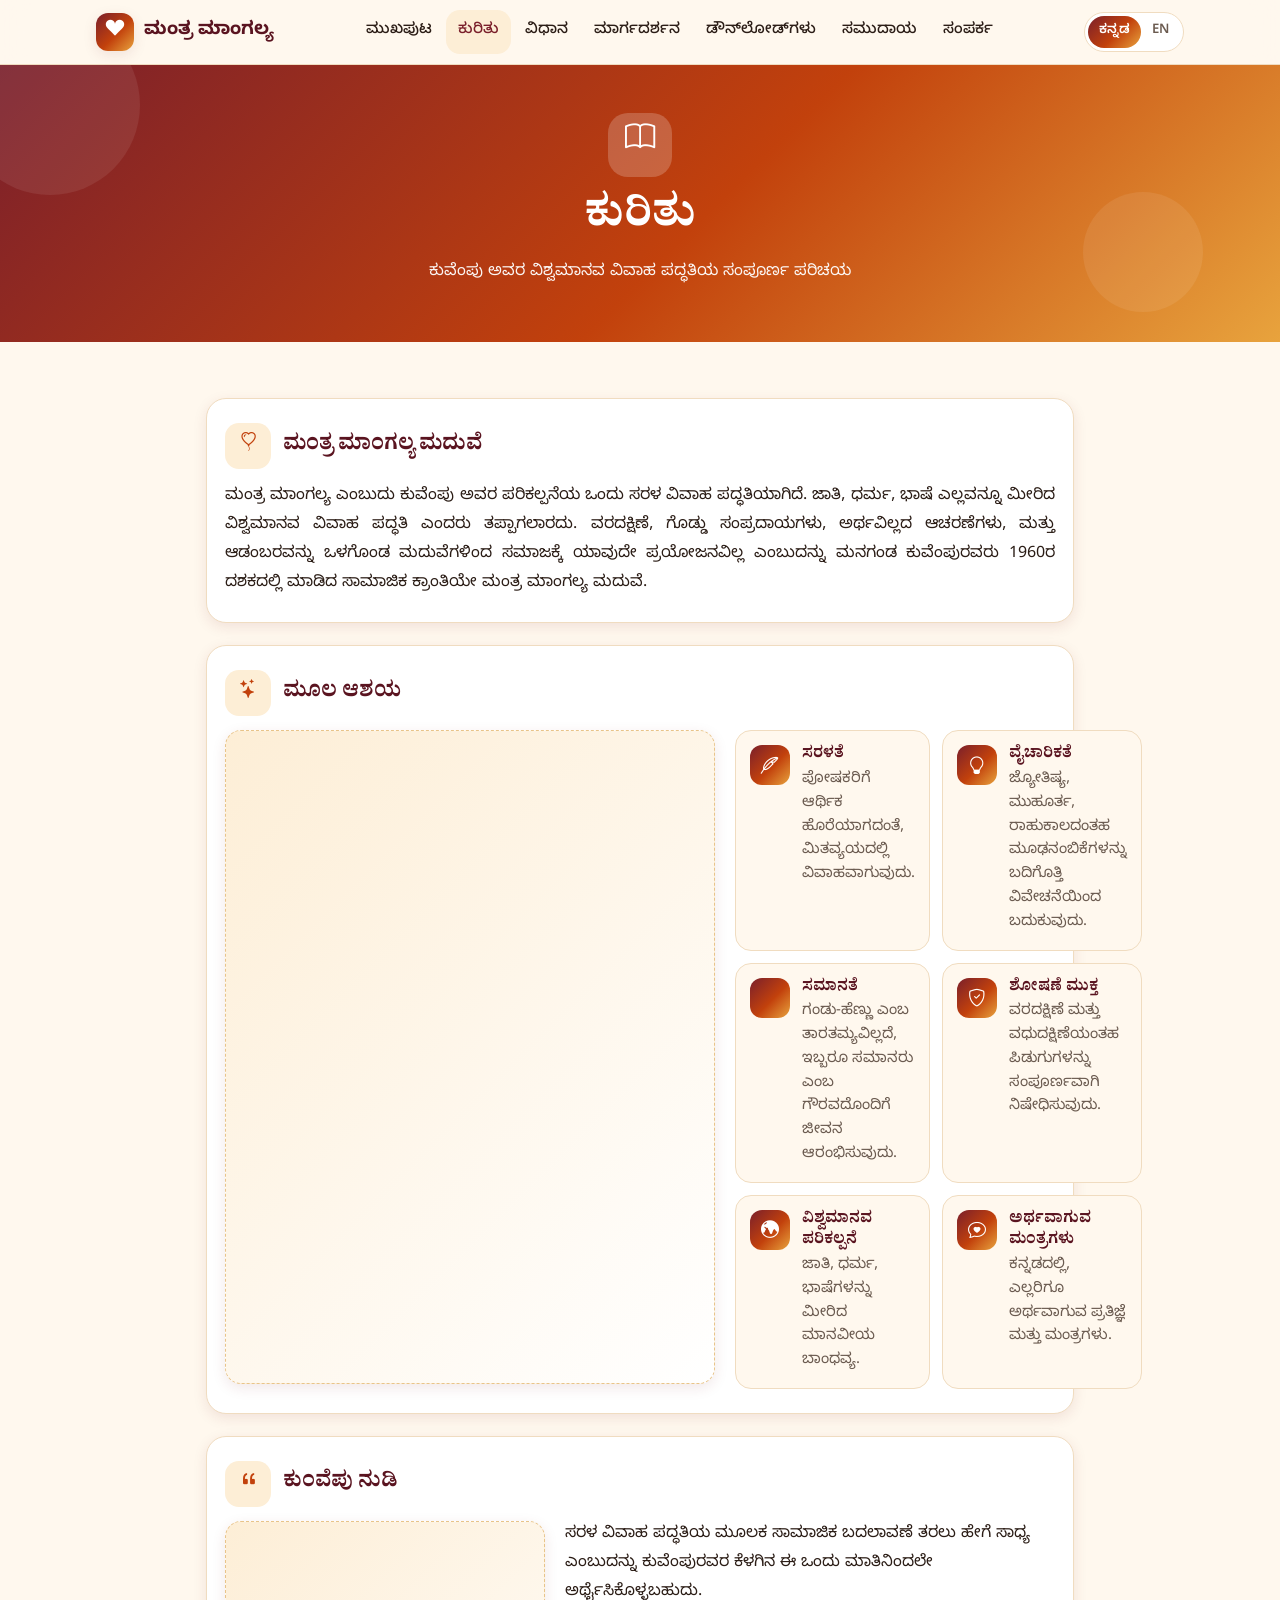
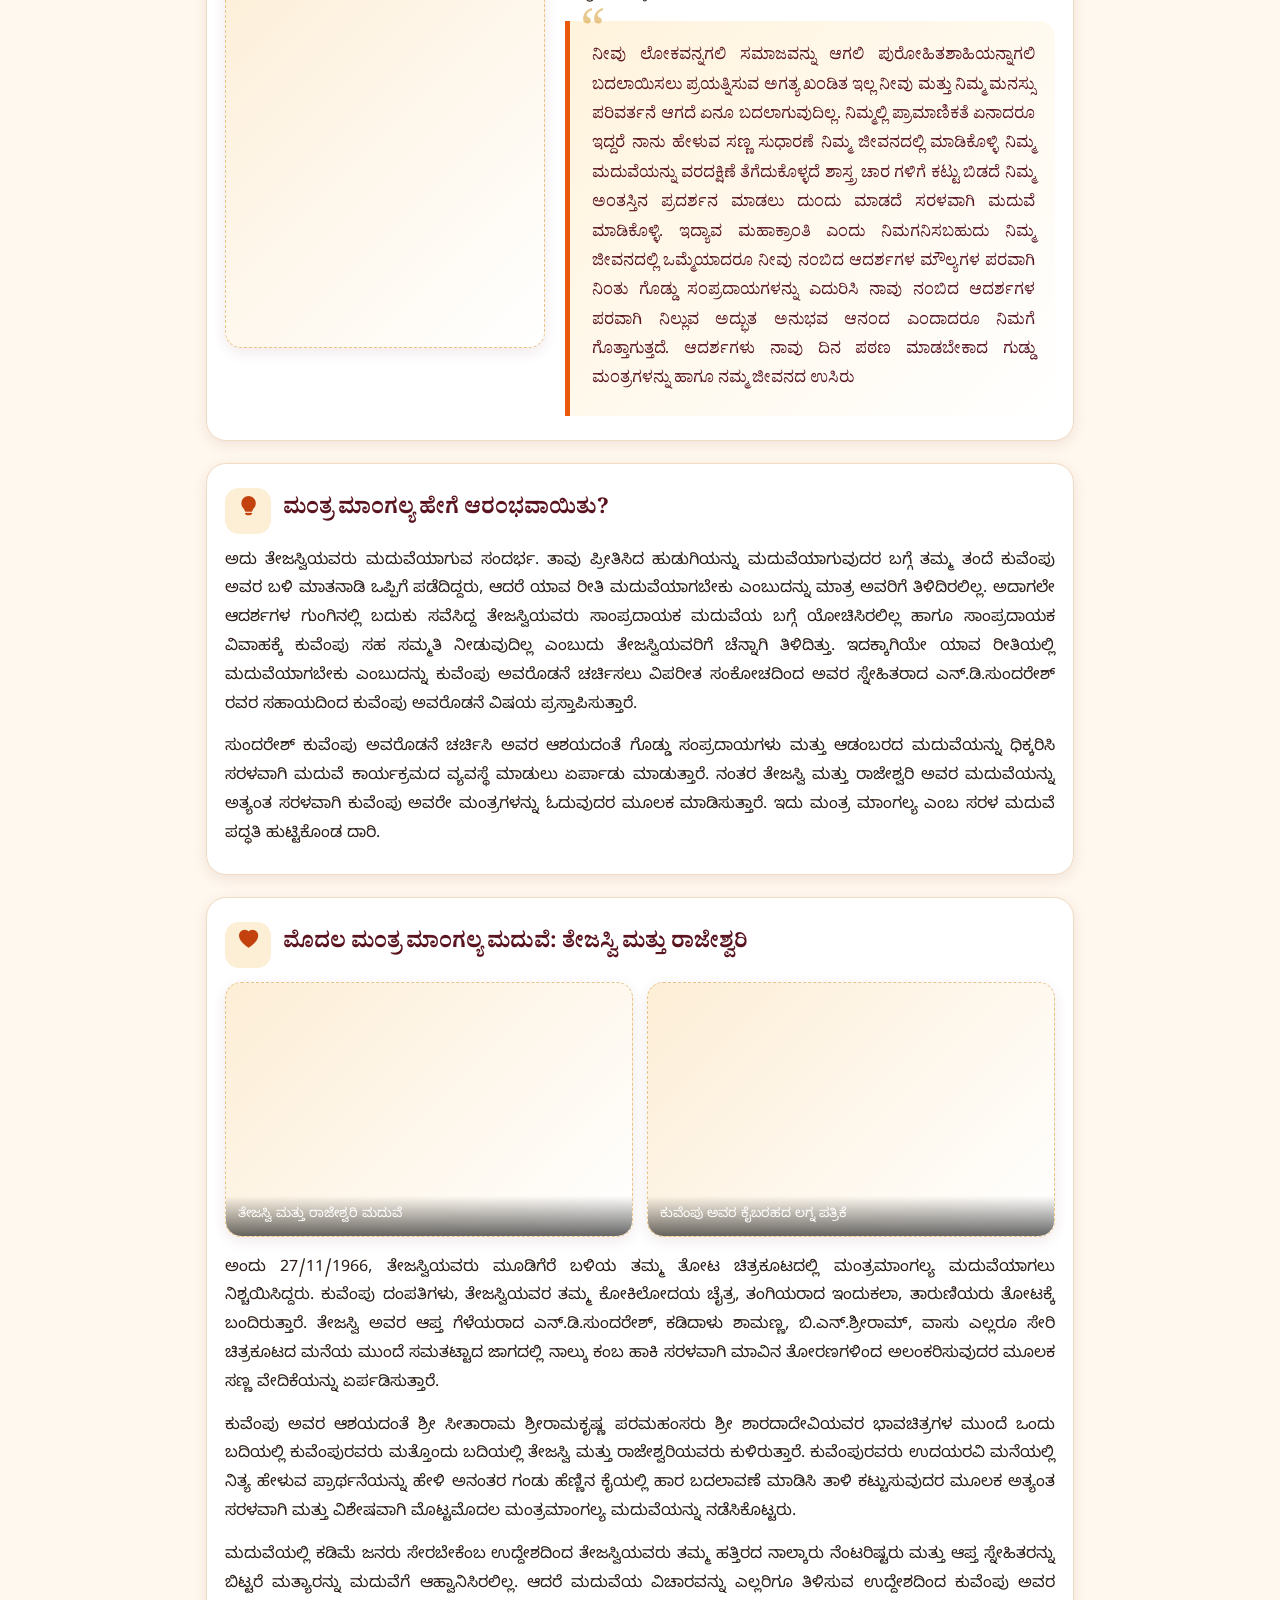
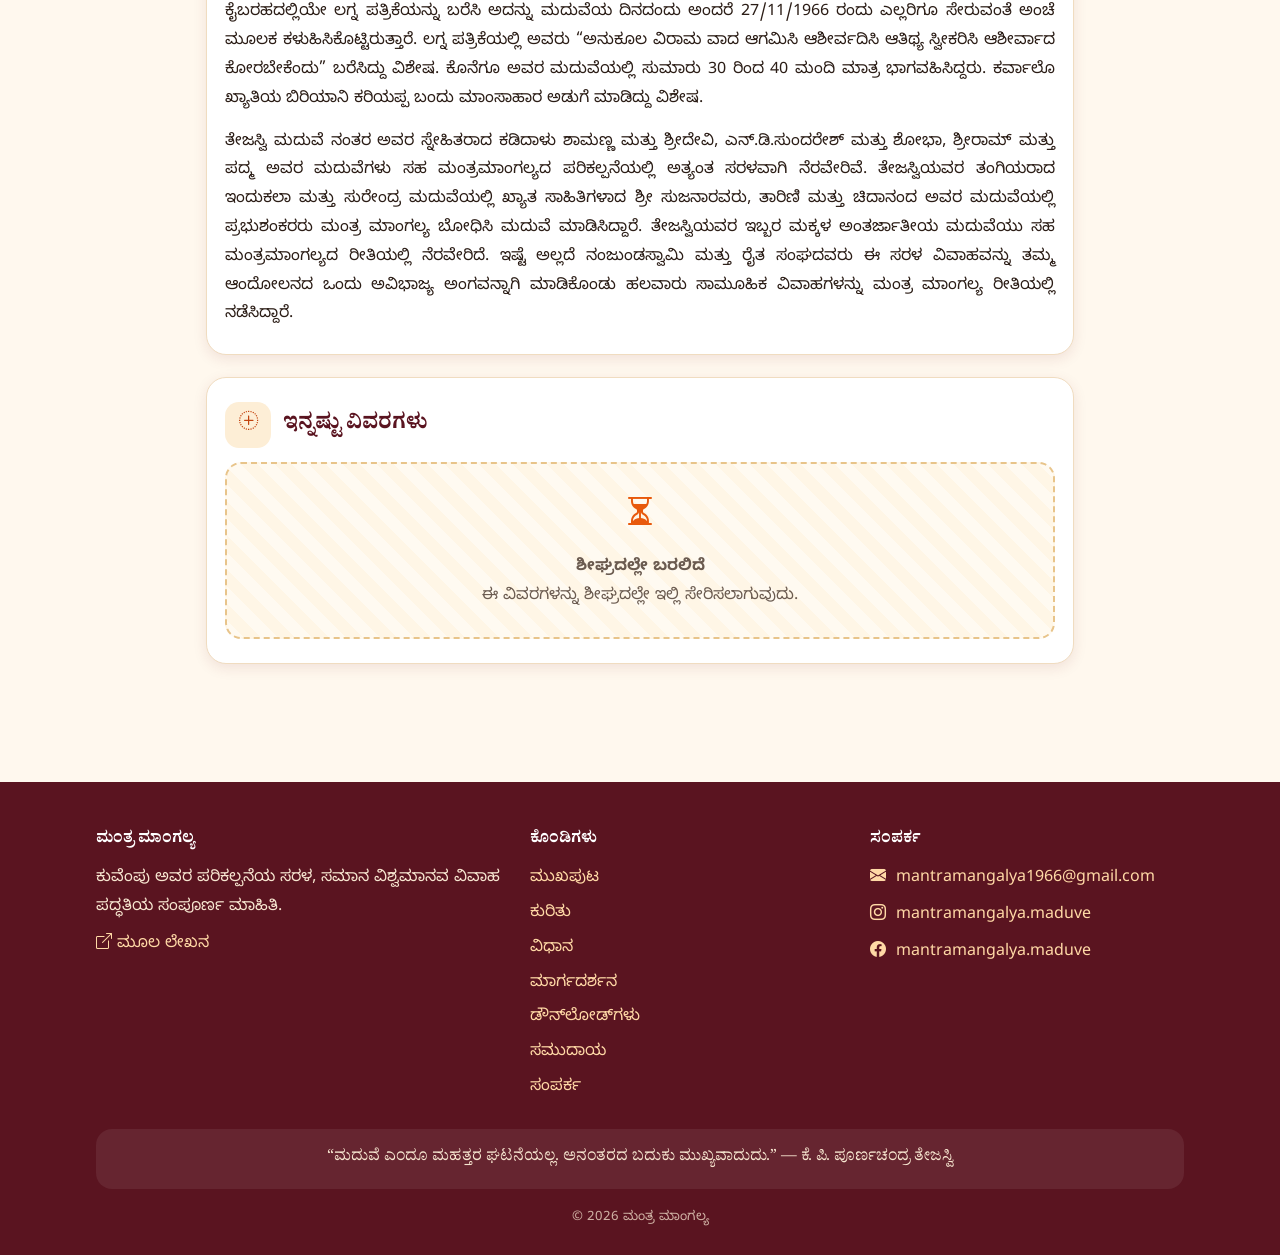
==== frontend/about/index.html @ 1d8750b8 "Add files via upload" ====
<!DOCTYPE html>
<html lang="kn">
<head>
<meta charset="utf-8">
<meta name="viewport" content="width=device-width, initial-scale=1, viewport-fit=cover">
<title>ಕುರಿತು | ಮಂತ್ರ ಮಾಂಗಲ್ಯ</title>
<meta name="theme-color" content="#7a1f2b">
<link rel="icon" href="../favicon.svg" type="image/svg+xml">
<link rel="preconnect" href="https://fonts.googleapis.com"><link rel="preconnect" href="https://fonts.gstatic.com" crossorigin>
<link href="https://fonts.googleapis.com/css2?family=Noto+Sans+Kannada:wght@400;500;700&family=Noto+Serif+Kannada:wght@600;700&family=Poppins:wght@400;600;700&display=swap" rel="stylesheet">
<link rel="stylesheet" href="https://cdn.jsdelivr.net/npm/bootstrap-icons@1.11.3/font/bootstrap-icons.min.css">
<link rel="stylesheet" href="../css/style.css">
</head>
<body data-page="about" data-root="../">
<div id="app-header"></div>
<main id="main">
  <section class="page-hero"><span class="float f1"></span><span class="float f2"></span><div class="wrap"><div class="ic"><i class="bi bi-book"></i></div><h1 data-i18n="nav.about"></h1><p data-i18n="ph.about"></p></div></section>
  <section class="block"><div class="wrap" style="max-width:900px"><div id="aboutBox" data-mode="full"></div></div></section>
</main>
<div id="app-footer"></div>
<script src="../js/config.js"></script>
<script src="../js/i18n.js"></script>
<script src="../js/about-content.js"></script>
<script src="../js/app.js"></script>
</body>
</html>
---- frontend/css/style.css ----
/* Mantra Mangalya - mobile-first styles */
:root{
  --saffron:#e8590c;--saffron-d:#c2410c;--maroon:#7a1f2b;--maroon-d:#5a1420;--gold:#d9a441;
  --cream:#fff8ee;--cream-2:#fdeed6;--ink:#2b1d16;--muted:#6b5b50;--card:#ffffff;--line:#f0dcc0;
  --radius:20px;--shadow:0 12px 34px rgba(122,31,43,.12);--shadow-s:0 4px 14px rgba(122,31,43,.10);
  --grad:linear-gradient(135deg,#7a1f2b 0%,#c2410c 55%,#e8a33d 100%);
  --wrap:1120px;
}
*,*::before,*::after{box-sizing:border-box;margin:0;padding:0}
html{scroll-behavior:smooth;-webkit-text-size-adjust:100%;scroll-padding-top:84px}
body{font-family:'Noto Sans Kannada','Poppins',system-ui,-apple-system,'Segoe UI',sans-serif;background:var(--cream);color:var(--ink);line-height:1.8;overflow-x:hidden;font-size:16px}
img{max-width:100%;display:block}
a{color:var(--maroon);text-decoration:none}
button{font:inherit;cursor:pointer;border:0;background:none;color:inherit}
h1,h2,h3{font-family:'Noto Serif Kannada','Poppins',serif;line-height:1.35;color:var(--maroon-d)}
.wrap{width:100%;max-width:var(--wrap);margin:0 auto;padding:0 16px}
.sr-only{position:absolute;width:1px;height:1px;overflow:hidden;clip:rect(0 0 0 0)}
:focus-visible{outline:3px solid var(--gold);outline-offset:2px}

/* Header */
.site-header{position:sticky;top:0;z-index:50;background:rgba(255,248,238,.88);backdrop-filter:blur(14px);-webkit-backdrop-filter:blur(14px);border-bottom:1px solid var(--line);transition:box-shadow .3s}
.site-header.scrolled{box-shadow:var(--shadow-s)}
.bar{display:flex;align-items:center;justify-content:space-between;height:64px;gap:10px}
.brand{display:flex;align-items:center;gap:10px;font-weight:700;font-size:clamp(.92rem,4.3vw,1.15rem);color:var(--maroon-d);min-width:0}
.brand [data-i18n]{white-space:nowrap;overflow:hidden;text-overflow:ellipsis}
.brand-mark{flex:none}
.brand-mark{width:38px;height:38px;border-radius:12px;background:var(--grad);display:grid;place-items:center;color:#fff;font-size:1.15rem;box-shadow:var(--shadow-s)}
.actions{display:flex;align-items:center;gap:8px}
.lang-toggle{display:flex;background:#fff;border:1px solid var(--line);border-radius:999px;padding:3px;font-size:.82rem;font-weight:600}
.lang-toggle span{padding:4px 11px;border-radius:999px;transition:.25s;color:var(--muted)}
.lang-toggle span.on{background:var(--grad);color:#fff}
.burger{width:42px;height:42px;border-radius:12px;font-size:1.6rem;display:grid;place-items:center;background:#fff;border:1px solid var(--line)}
.nav{position:fixed;inset:64px 0 auto 0;background:var(--cream);padding:10px 16px 20px;display:flex;flex-direction:column;gap:4px;transform:translateY(-12px);opacity:0;visibility:hidden;transition:.28s;border-bottom:1px solid var(--line);box-shadow:var(--shadow)}
.nav.open{transform:none;opacity:1;visibility:visible}
.nav a{display:flex;align-items:center;gap:10px;padding:12px 14px;border-radius:14px;font-weight:500;color:var(--ink)}
.nav a i{color:var(--saffron);font-size:1.1rem}
.nav a.active,.nav a:hover{background:var(--cream-2);color:var(--maroon)}
@media(min-width:900px){
  .burger{display:none}
  .nav{position:static;flex-direction:row;padding:0;opacity:1;visibility:visible;transform:none;background:none;border:0;box-shadow:none;gap:2px}
  .nav a{padding:8px 12px;font-size:.95rem}
  .nav a i{display:none}
}

/* Buttons */
.btn{display:inline-flex;align-items:center;justify-content:center;gap:8px;padding:12px 24px;border-radius:999px;font-weight:600;transition:transform .2s,box-shadow .2s,background .2s;position:relative;overflow:hidden}
.btn:active{transform:scale(.97)}
.btn-primary{background:var(--grad);color:#fff;box-shadow:0 8px 22px rgba(194,65,12,.35)}
.btn-primary:hover{transform:translateY(-2px);box-shadow:0 12px 28px rgba(194,65,12,.45)}
.btn-ghost{background:rgba(255,255,255,.15);color:#fff;border:1.5px solid rgba(255,255,255,.7)}
.btn-ghost:hover{background:rgba(255,255,255,.28)}
.btn-light{background:#fff;color:var(--maroon);border:1px solid var(--line)}
.btn-light:hover{background:var(--cream-2)}
.btn[disabled]{opacity:.7;pointer-events:none}

/* Hero slider */
.hero{position:relative;overflow:hidden;background:var(--maroon-d);color:#fff;min-height:520px}
.slides{position:relative;min-height:520px}
.slide{position:absolute;inset:0;display:flex;align-items:center;opacity:0;visibility:hidden;transition:opacity .9s,visibility .9s;background:var(--grad)}
.slide:nth-child(2){background:linear-gradient(135deg,#3b0f18,#8a2a2f 50%,#d9a441)}
.slide:nth-child(3){background:linear-gradient(135deg,#7c2d12,#e8590c 60%,#fbbf24)}
.slide.on{opacity:1;visibility:visible}
.slide::before{content:"";position:absolute;inset:0;background:radial-gradient(circle at 80% 20%,rgba(255,255,255,.22),transparent 45%),radial-gradient(circle at 10% 90%,rgba(255,255,255,.12),transparent 40%)}
.slide .wrap{position:relative;padding-top:40px;padding-bottom:70px;max-width:860px;text-align:center}
.slide h1,.slide h2{color:#fff;font-size:clamp(1.9rem,6.5vw,3.4rem);margin-bottom:14px;text-shadow:0 3px 18px rgba(0,0,0,.25)}
.slide p{font-size:clamp(1rem,3.2vw,1.3rem);opacity:.96;max-width:680px;margin:0 auto 24px}
.slide .ctas{display:flex;gap:12px;justify-content:center;flex-wrap:wrap}
.slide .badge{display:inline-flex;gap:8px;align-items:center;background:rgba(255,255,255,.18);padding:6px 16px;border-radius:999px;margin-bottom:16px;font-size:.9rem;font-weight:500}
.slide.on .wrap>*{animation:rise .8s both}
.slide.on .wrap>*:nth-child(2){animation-delay:.12s}.slide.on .wrap>*:nth-child(3){animation-delay:.24s}.slide.on .wrap>*:nth-child(4){animation-delay:.36s}
.s-arrow{position:absolute;top:50%;transform:translateY(-50%);width:44px;height:44px;border-radius:50%;background:rgba(255,255,255,.2);color:#fff;font-size:1.3rem;display:none;place-items:center;z-index:3;backdrop-filter:blur(6px)}
.s-arrow:hover{background:rgba(255,255,255,.35)}
.s-prev{left:16px}.s-next{right:16px}
@media(min-width:700px){.s-arrow{display:grid}}
.dots{position:absolute;bottom:22px;left:0;right:0;display:flex;justify-content:center;gap:8px;z-index:3}
.dots button{width:10px;height:10px;border-radius:99px;background:rgba(255,255,255,.5);transition:.3s}
.dots button.on{width:28px;background:#fff}
.float{position:absolute;border-radius:50%;background:rgba(255,255,255,.08);animation:floaty 9s ease-in-out infinite;pointer-events:none}
.f1{width:180px;height:180px;top:-50px;left:-40px}.f2{width:120px;height:120px;bottom:30px;right:6%;animation-delay:-3s}.f3{width:70px;height:70px;top:35%;right:20%;animation-delay:-5s}
@keyframes floaty{50%{transform:translateY(-22px) scale(1.06)}}
@keyframes rise{from{opacity:0;transform:translateY(24px)}to{opacity:1;transform:none}}

/* Sections */
section.block{padding:56px 0}
.sec-head{text-align:center;margin-bottom:30px}
.sec-head h2{font-size:clamp(1.5rem,5vw,2.2rem)}
.sec-head p{color:var(--muted);max-width:620px;margin:8px auto 0}
.sec-head::after{content:"";display:block;width:70px;height:4px;border-radius:9px;background:var(--grad);margin:14px auto 0}
.page-hero{background:var(--grad);color:#fff;text-align:center;padding:48px 0 54px;position:relative;overflow:hidden}
.page-hero h1{color:#fff;font-size:clamp(1.8rem,6vw,2.8rem)}
.page-hero p{opacity:.95;max-width:640px;margin:8px auto 0}
.page-hero .ic{width:64px;height:64px;border-radius:20px;background:rgba(255,255,255,.2);display:grid;place-items:center;font-size:1.9rem;margin:0 auto 14px;animation:floaty 6s ease-in-out infinite}

/* Accordion */
.acc-tools{display:flex;justify-content:flex-end;gap:10px;margin-bottom:14px}
.acc{background:#fff;border:1px solid var(--line);border-radius:var(--radius);margin-bottom:12px;box-shadow:var(--shadow-s);overflow:hidden;transition:box-shadow .3s}
.acc.open{box-shadow:var(--shadow);border-color:#e8c48a}
.acc-head{width:100%;display:flex;align-items:center;gap:12px;padding:16px;text-align:left;font-weight:700;font-size:1.05rem;color:var(--maroon-d)}
.acc-ic{flex:none;width:42px;height:42px;border-radius:14px;background:var(--cream-2);display:grid;place-items:center;color:var(--saffron-d);font-size:1.2rem}
.acc-title{flex:1;font-family:'Noto Serif Kannada','Poppins',serif;line-height:1.4}
.chev{transition:transform .35s;color:var(--saffron-d)}
.acc.open .chev{transform:rotate(180deg)}
.acc-panel{display:grid;grid-template-rows:0fr;transition:grid-template-rows .4s ease}
.acc.open .acc-panel{grid-template-rows:1fr}
.acc-inner{overflow:hidden;min-height:0}
.acc-body{padding:4px 18px 22px}

/* About content */
.about-sec{background:#fff;border:1px solid var(--line);border-radius:var(--radius);padding:24px 18px;margin-bottom:22px;box-shadow:var(--shadow-s)}
.about-sec>h2{display:flex;align-items:center;gap:12px;font-size:1.35rem;margin-bottom:14px}
.about-sec>h2 .acc-ic{width:46px;height:46px}
.prose p{margin-bottom:14px;text-align:justify;hyphens:auto}
.prose p:last-child{margin-bottom:0}
.img-frame{position:relative;border-radius:16px;overflow:hidden;background:linear-gradient(135deg,var(--cream-2),#fff);border:1px dashed #e8c48a;box-shadow:var(--shadow-s);cursor:zoom-in;min-height:120px}
.img-frame img{display:block;width:100%;height:auto;object-fit:contain}
.img-frame figcaption{position:absolute;left:0;right:0;bottom:0;padding:8px 12px;background:linear-gradient(transparent,rgba(0,0,0,.6));color:#fff;font-size:.82rem;pointer-events:none}
.img-frame.noimg{cursor:default;aspect-ratio:4/3}
.img-frame.noimg.tall{aspect-ratio:3/4}
.img-frame.noimg.wide{aspect-ratio:16/10}
/* hover actions on images: full view + download */
.img-actions{position:absolute;top:10px;right:10px;display:flex;gap:8px;z-index:2;opacity:0;transform:translateY(-6px);transition:opacity .25s,transform .25s}
[data-full]:hover .img-actions,[data-full]:focus-within .img-actions{opacity:1;transform:none}
@media(hover:none){.img-actions{opacity:1;transform:none}}
.ia-btn{width:40px;height:40px;border-radius:50%;background:rgba(20,8,10,.68);color:#fff;display:grid;place-items:center;font-size:1.05rem;backdrop-filter:blur(6px);-webkit-backdrop-filter:blur(6px);border:1px solid rgba(255,255,255,.25);transition:background .2s,transform .2s;cursor:pointer}
.ia-btn:hover{background:var(--saffron-d);transform:scale(1.08)}
.noimg .img-actions{display:none}
.gal-item{position:relative;display:block;margin-bottom:12px;border-radius:14px;overflow:hidden;box-shadow:var(--shadow-s);break-inside:avoid;background:var(--cream-2);cursor:zoom-in}
.gal-item img{display:block;width:100%;height:auto}
/* full-view viewer */
.viewer{position:fixed;inset:0;background:rgba(20,8,10,.94);z-index:100;display:none;flex-direction:column;padding:12px 16px 16px}
.viewer.open{display:flex;animation:fade .25s}
.viewer-bar{display:flex;justify-content:flex-end;gap:10px;flex:none;padding-bottom:12px}
.viewer-bar .btn{padding:9px 18px;font-size:.92rem}
.viewer-stage{flex:1;min-height:0;display:grid;place-items:center}
.viewer-stage img{max-width:100%;max-height:100%;width:auto;height:auto;object-fit:contain;border-radius:10px}
.consent{display:flex;gap:10px;align-items:flex-start;background:var(--cream-2);border:1px solid var(--line);border-radius:14px;padding:12px 14px;margin-bottom:16px;font-size:.88rem;line-height:1.65;color:var(--muted)}
.consent i{color:var(--saffron-d);font-size:1.15rem;flex:none;margin-top:1px}
.split{display:grid;gap:20px;align-items:start}
@media(min-width:800px){.split{grid-template-columns:320px 1fr}.split.rev{grid-template-columns:1fr 320px}.split.rev>:first-child{order:2}}
.gallery2{display:grid;grid-template-columns:1fr;gap:14px;margin-bottom:18px;align-items:start}
@media(min-width:640px){.gallery2{grid-template-columns:1fr 1fr}}
.ideals{display:grid;gap:12px}
@media(min-width:640px){.ideals{grid-template-columns:1fr 1fr}}
.ideal{display:flex;gap:12px;padding:14px;border-radius:16px;background:var(--cream);border:1px solid var(--line);transition:transform .25s,box-shadow .25s}
.ideal:hover{transform:translateY(-3px);box-shadow:var(--shadow-s)}
.ideal i{flex:none;width:40px;height:40px;border-radius:12px;background:var(--grad);color:#fff;display:grid;place-items:center;font-size:1.1rem}
.ideal h3{font-size:1rem;margin-bottom:2px}
.ideal p{font-size:.93rem;color:var(--muted);line-height:1.6}
blockquote.quote{position:relative;padding:22px 20px 20px 22px;background:linear-gradient(135deg,#fff3dc,#fff);border-left:5px solid var(--saffron);border-radius:0 16px 16px 0;font-family:'Noto Serif Kannada',serif;font-size:1.02rem;color:var(--maroon-d);text-align:justify}
blockquote.quote::before{content:"\201C";position:absolute;top:-6px;left:10px;font-size:3.5rem;color:var(--gold);opacity:.6;line-height:1}
.placeholder-box{border:2px dashed #e8c48a;border-radius:16px;padding:26px 16px;text-align:center;color:var(--muted);background:repeating-linear-gradient(45deg,#fffaf1,#fffaf1 12px,#fff6e6 12px,#fff6e6 24px)}
.placeholder-box i{font-size:2rem;color:var(--saffron);display:block;margin-bottom:6px}

/* Cards */
.cards{display:grid;gap:16px;grid-template-columns:1fr}
@media(min-width:600px){.cards{grid-template-columns:repeat(2,1fr)}}
@media(min-width:960px){.cards.c3{grid-template-columns:repeat(3,1fr)}}
.card{background:#fff;border:1px solid var(--line);border-radius:var(--radius);padding:22px;box-shadow:var(--shadow-s);transition:transform .3s,box-shadow .3s;display:block;color:inherit}
a.card:hover,.card.hover:hover{transform:translateY(-6px);box-shadow:var(--shadow)}
.card .ic{width:52px;height:52px;border-radius:16px;background:var(--grad);color:#fff;display:grid;place-items:center;font-size:1.5rem;margin-bottom:12px}
.card h3{font-size:1.1rem;margin-bottom:6px}
.card p{color:var(--muted);font-size:.95rem;line-height:1.65}
.card .more{display:inline-flex;gap:6px;align-items:center;margin-top:10px;font-weight:600;color:var(--saffron-d)}

/* CTA band */
.cta-band{background:var(--grad);color:#fff;border-radius:28px;padding:34px 20px;text-align:center;position:relative;overflow:hidden}
.cta-band h2{color:#fff;font-size:1.5rem;margin-bottom:8px}
.cta-band p{opacity:.95;margin-bottom:18px}

/* Timeline (procedure) */
.timeline{position:relative;padding-left:34px}
.timeline::before{content:"";position:absolute;left:14px;top:6px;bottom:6px;width:3px;background:linear-gradient(var(--saffron),var(--gold));border-radius:9px}
.tl-item{position:relative;background:#fff;border:1px solid var(--line);border-radius:var(--radius);padding:18px;margin-bottom:16px;box-shadow:var(--shadow-s)}
.tl-item .n{position:absolute;left:-34px;top:16px;width:30px;height:30px;border-radius:50%;background:var(--grad);color:#fff;display:grid;place-items:center;font-weight:700;font-size:.85rem;font-family:'Poppins',sans-serif;box-shadow:0 0 0 5px var(--cream)}
.tl-item h3{font-size:1.05rem;display:flex;align-items:center;gap:8px;margin-bottom:4px}
.tl-item h3 i{color:var(--saffron)}
.tl-item p{color:var(--muted);font-size:.95rem}
.soon{display:inline-block;margin-top:8px;padding:2px 12px;border-radius:99px;background:var(--cream-2);color:var(--saffron-d);font-size:.78rem;font-weight:600}

/* Downloads / community */
.toolbar{display:flex;flex-wrap:wrap;gap:10px;margin-bottom:18px}
.search{flex:1 1 220px;position:relative}
.search i{position:absolute;left:14px;top:50%;transform:translateY(-50%);color:var(--muted)}
.search input{width:100%;padding:12px 14px 12px 40px;border-radius:999px;border:1.5px solid var(--line);background:#fff;font:inherit}
.chips{display:flex;gap:8px;flex-wrap:wrap}
.chip{padding:8px 16px;border-radius:999px;background:#fff;border:1.5px solid var(--line);font-size:.88rem;font-weight:500;transition:.2s}
.chip.on{background:var(--grad);color:#fff;border-color:transparent}
.file{display:flex;flex-direction:column}
.file .thumb{position:relative;aspect-ratio:16/10;border-radius:14px;background:var(--cream-2);margin-bottom:12px;overflow:hidden;display:grid;place-items:center;font-size:2.6rem;color:var(--saffron)}
.file .thumb[data-full]{cursor:zoom-in}
.file .thumb img{position:absolute;inset:0;width:100%;height:100%;object-fit:contain;background:var(--cream-2)}
.file h3{font-size:1rem;word-break:break-word;margin-bottom:2px}
.file .meta{font-size:.8rem;color:var(--muted);margin-bottom:12px}
.file .row{display:flex;gap:8px;margin-top:auto}
.file .btn{padding:8px 16px;font-size:.88rem;flex:1}
.skeleton{background:linear-gradient(90deg,#f5e7cf 25%,#fff3df 37%,#f5e7cf 63%);background-size:400% 100%;animation:shimmer 1.4s infinite;border-radius:var(--radius);min-height:210px}
@keyframes shimmer{0%{background-position:100% 50%}100%{background-position:0 50%}}
.masonry{columns:2;column-gap:12px}
@media(min-width:760px){.masonry{columns:3}}
@media(min-width:1000px){.masonry{columns:4}}
@keyframes fade{from{opacity:0}}
.empty-state{text-align:center;color:var(--muted);padding:10px}

/* FAQ placeholders reuse .acc */

/* Contact */
.social-grid{display:grid;gap:14px;grid-template-columns:1fr}
@media(min-width:700px){.social-grid{grid-template-columns:repeat(3,1fr)}}
.social{display:flex;align-items:center;gap:14px;background:#fff;border:1px solid var(--line);padding:16px;border-radius:var(--radius);box-shadow:var(--shadow-s);transition:.3s;color:var(--ink);min-width:0}
.social:hover{transform:translateY(-5px);box-shadow:var(--shadow)}
.social .ic{flex:none;width:52px;height:52px;border-radius:16px;display:grid;place-items:center;color:#fff;font-size:1.6rem}
.ic.mail{background:linear-gradient(135deg,#ea4335,#f59e0b)}
.ic.insta{background:linear-gradient(45deg,#f09433,#dc2743,#bc1888)}
.ic.fb{background:linear-gradient(135deg,#1877f2,#0b5ed7)}
.social small{display:block;color:var(--muted);line-height:1.3}
.social b{display:block;word-break:break-all;font-size:.95rem;line-height:1.35}
.form-card{background:#fff;border:1px solid var(--line);border-radius:26px;padding:22px 18px;box-shadow:var(--shadow);max-width:760px;margin:0 auto}
.field{margin-bottom:16px}
.field label{display:block;font-weight:600;margin-bottom:5px;font-size:.95rem}
.field label .req{color:#c62828}
.field input,.field select,.field textarea{width:100%;padding:12px 14px;border-radius:14px;border:1.5px solid var(--line);background:var(--cream);font:inherit;color:var(--ink);transition:border .2s,box-shadow .2s}
.field textarea{min-height:130px;resize:vertical}
.field input:focus,.field select:focus,.field textarea:focus{outline:0;border-color:var(--saffron);box-shadow:0 0 0 4px rgba(232,89,12,.15);background:#fff}
.field.invalid input,.field.invalid select,.field.invalid textarea{border-color:#c62828;background:#fff5f5}
.err{color:#c62828;font-size:.84rem;margin-top:4px;display:none}
.field.invalid .err{display:block}
.hint{font-size:.78rem;color:var(--muted);text-align:right}
.hp{position:absolute;left:-9999px;opacity:0}
.alert{border-radius:16px;padding:14px 16px;margin-bottom:16px;display:none;gap:10px;align-items:flex-start}
.alert.show{display:flex}
.alert.ok{background:#e8f6ec;color:#17613a;border:1px solid #bfe3cb}
.alert.bad{background:#fdeaea;color:#8b1c1c;border:1px solid #f3c3c3}
.spin{width:18px;height:18px;border:3px solid rgba(255,255,255,.4);border-top-color:#fff;border-radius:50%;animation:rot .7s linear infinite}
@keyframes rot{to{transform:rotate(360deg)}}

/* Footer */
.site-footer{background:var(--maroon-d);color:#f7e6d0;padding:44px 0 24px;margin-top:40px}
.site-footer a{color:#ffd9a6}
.foot-grid{display:grid;gap:26px}
@media(min-width:800px){.foot-grid{grid-template-columns:1.3fr 1fr 1fr}}
.site-footer h4{color:#fff;margin-bottom:10px;font-family:'Noto Serif Kannada',serif}
.foot-links{list-style:none;display:grid;gap:6px}
.foot-social{display:flex;flex-direction:column;gap:8px}
.foot-social a{display:flex;gap:10px;align-items:center;word-break:break-all}
.foot-quote{margin-top:26px;padding:16px;border-radius:16px;background:rgba(255,255,255,.07);text-align:center;font-family:'Noto Serif Kannada',serif;font-size:.98rem}
.copy{text-align:center;margin-top:18px;font-size:.82rem;opacity:.75}
.to-top{position:fixed;right:16px;bottom:18px;width:46px;height:46px;border-radius:50%;background:var(--grad);color:#fff;font-size:1.3rem;display:grid;place-items:center;box-shadow:var(--shadow);opacity:0;visibility:hidden;transform:translateY(12px);transition:.3s;z-index:40}
.to-top.show{opacity:1;visibility:visible;transform:none}

/* Reveal */
.reveal{opacity:0;transform:translateY(26px);transition:opacity .7s ease,transform .7s ease}
.reveal.in{opacity:1;transform:none}
@media(prefers-reduced-motion:reduce){*{animation:none!important;transition:none!important}.reveal{opacity:1;transform:none}html{scroll-behavior:auto}}
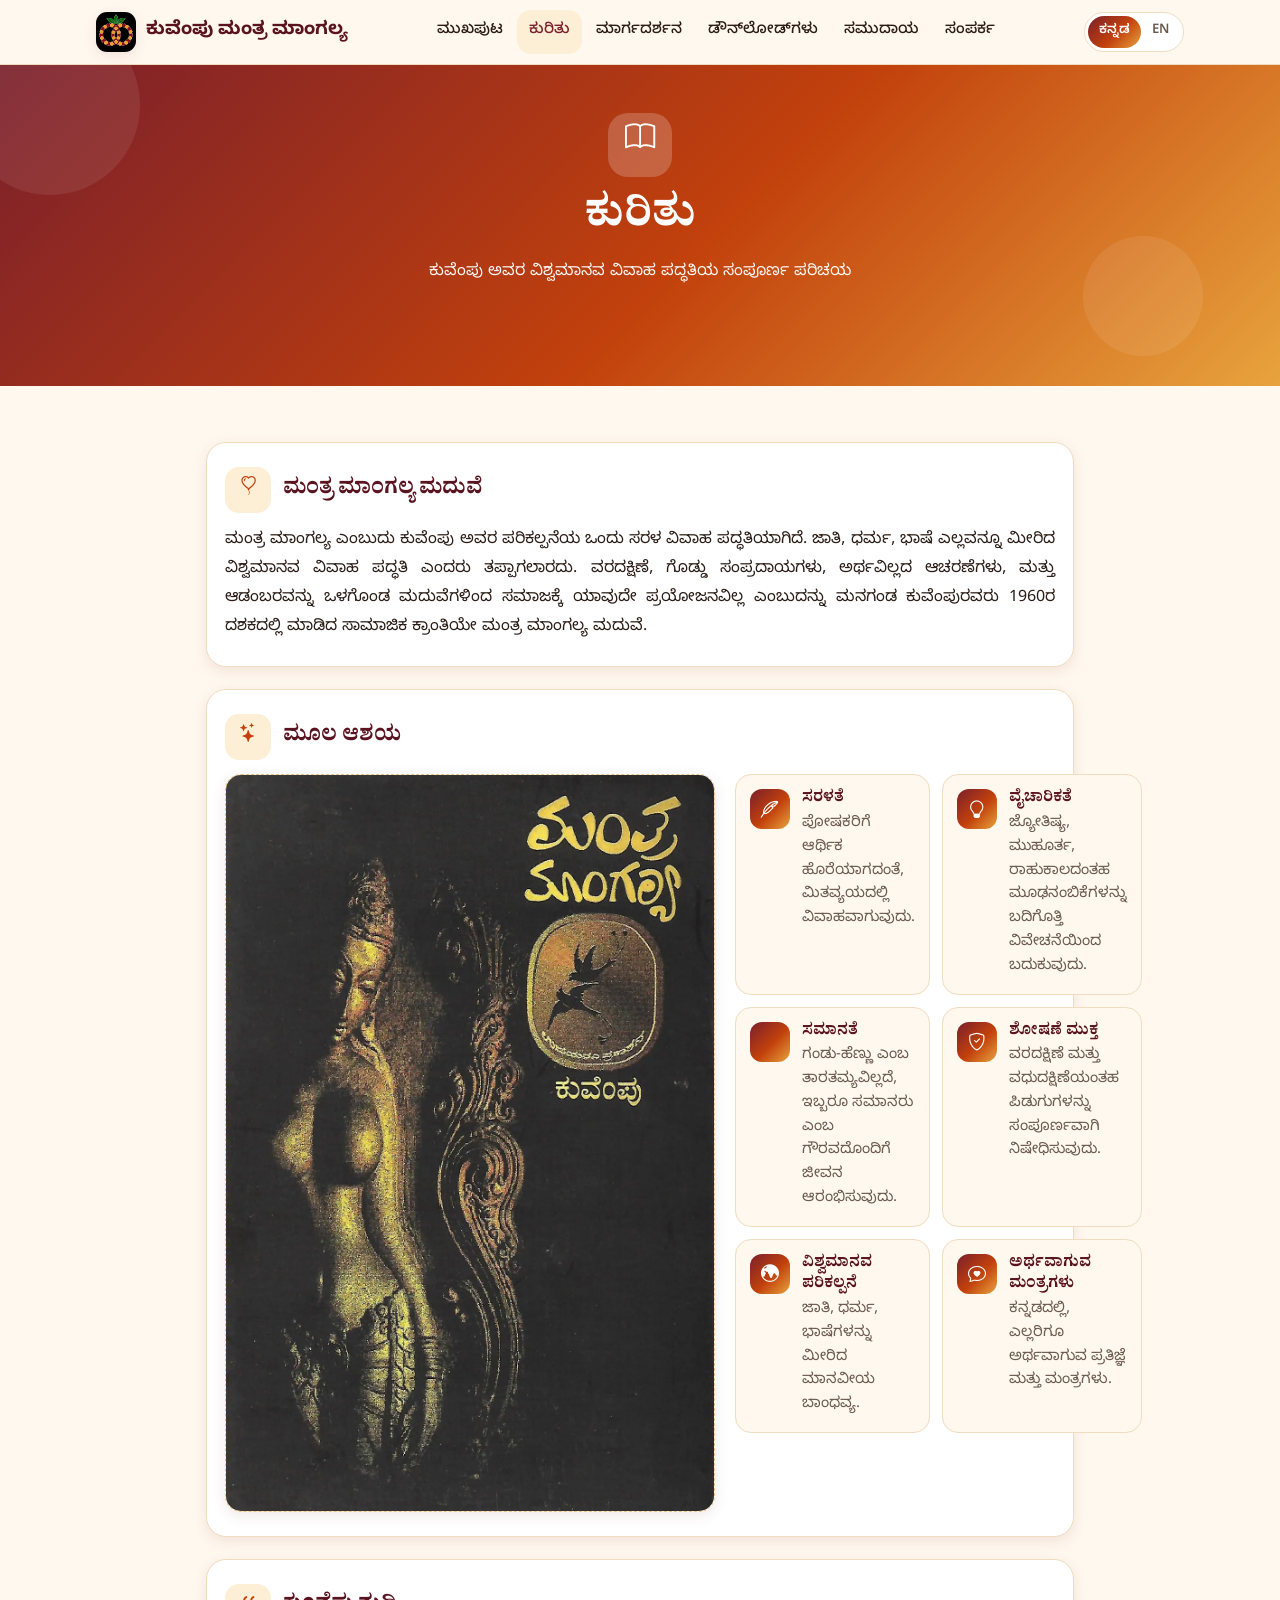
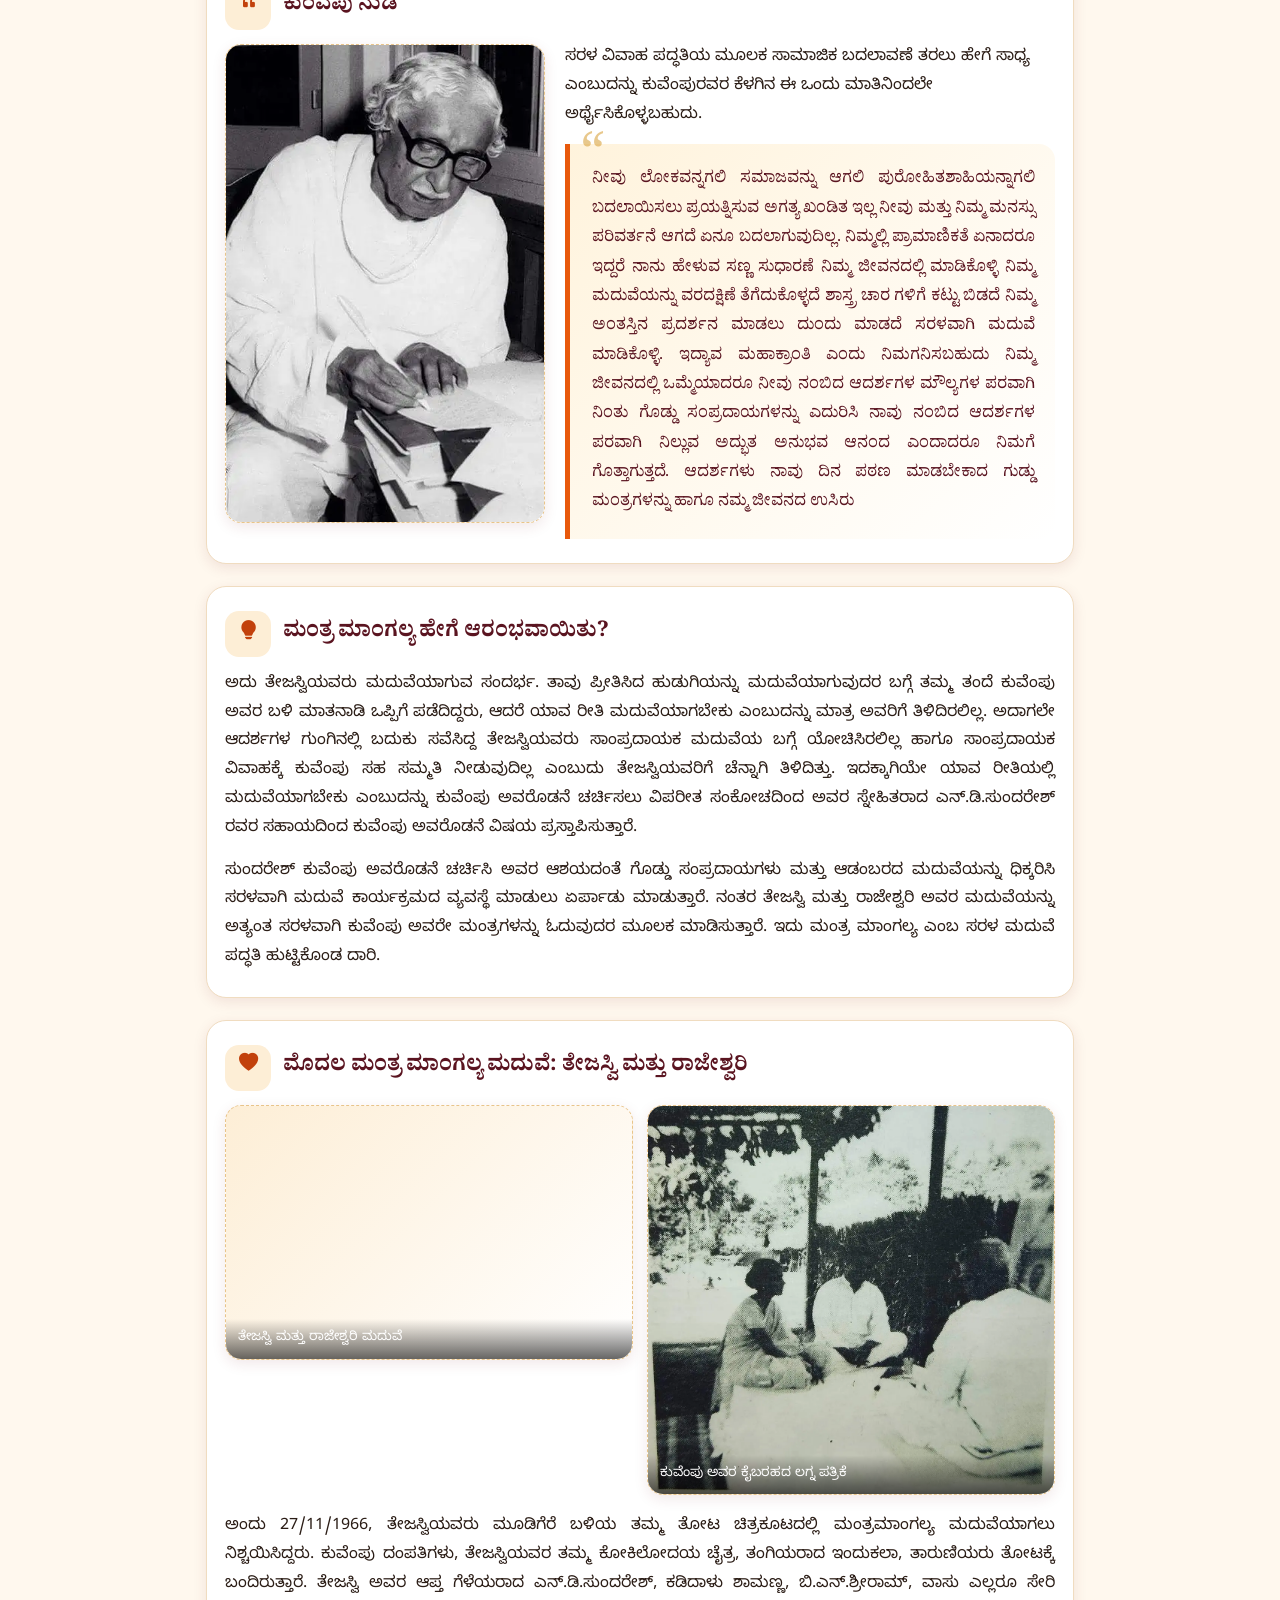
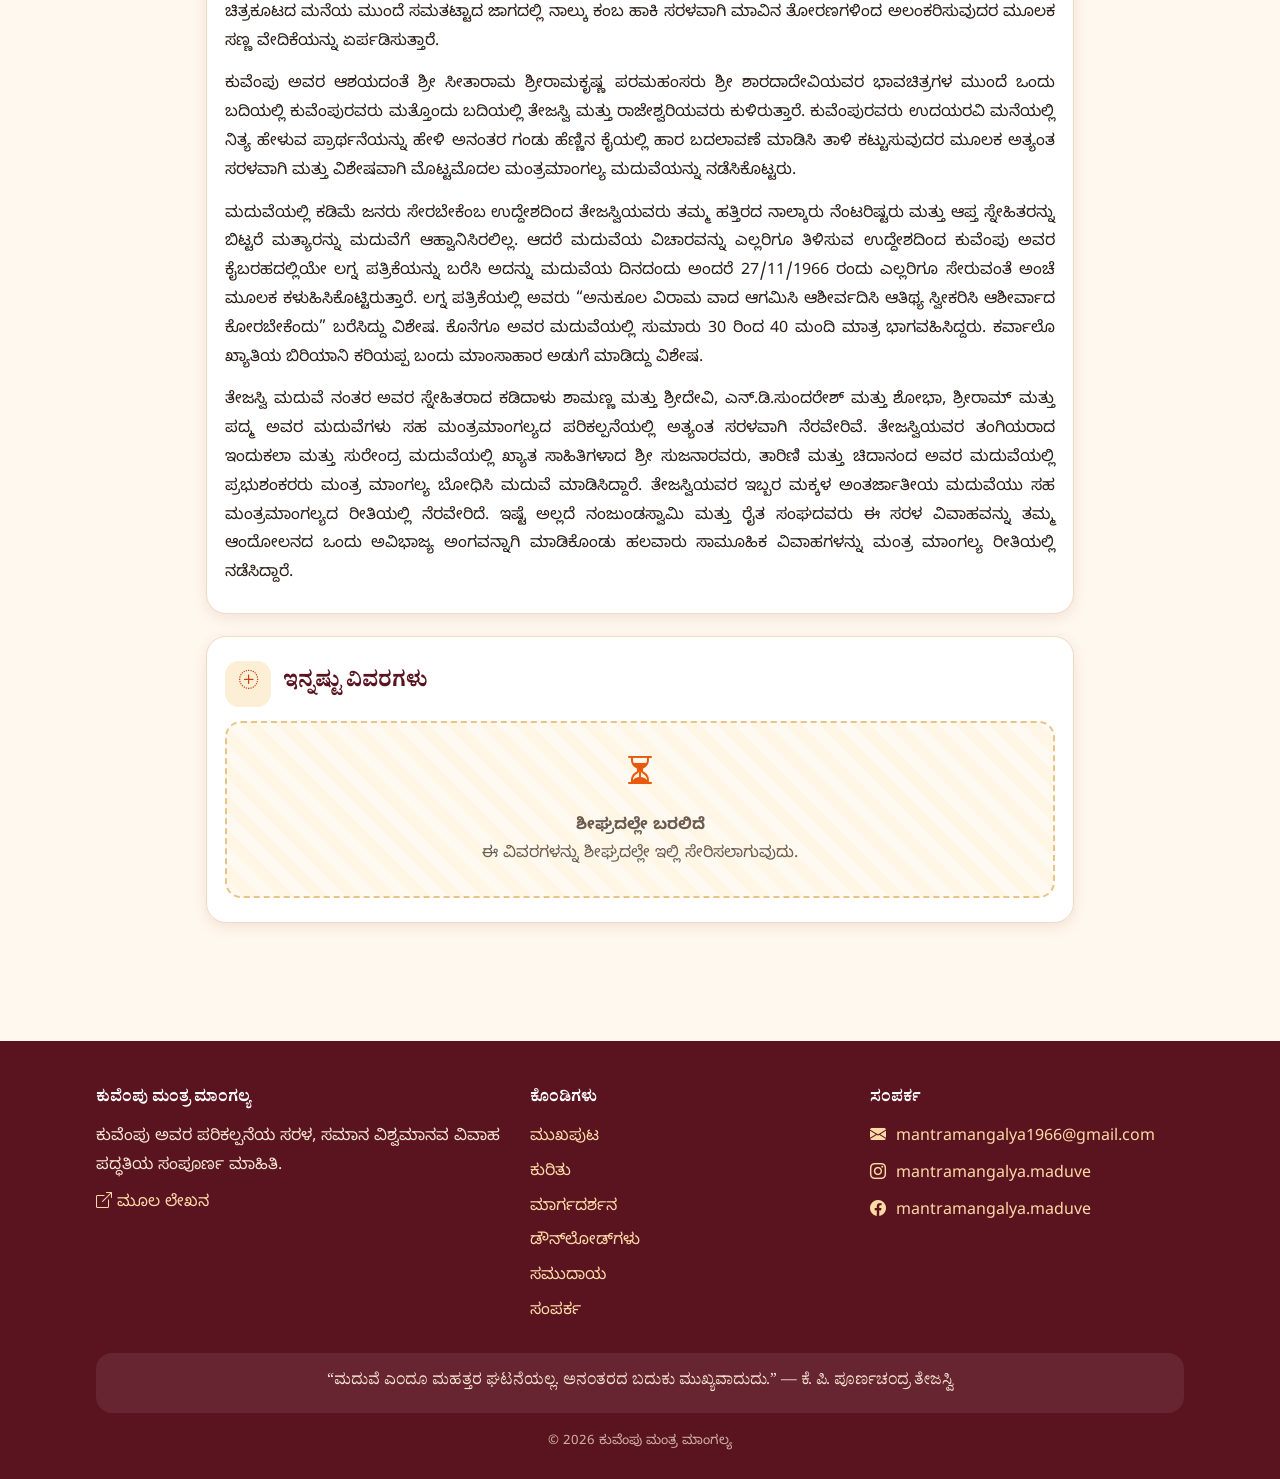
==== commit 4b2d3cc4: "Add files via upload" ====
--- a/frontend/about/index.html
+++ b/frontend/about/index.html
@@ -3,7 +3,7 @@
 <head>
 <meta charset="utf-8">
 <meta name="viewport" content="width=device-width, initial-scale=1, viewport-fit=cover">
-<title>ಕುರಿತು | ಮಂತ್ರ ಮಾಂಗಲ್ಯ</title>
+<title>ಕುರಿತು | ಕುವೆಂಪು ಮಂತ್ರ ಮಾಂಗಲ್ಯ</title>
 <meta name="theme-color" content="#7a1f2b">
 <link rel="icon" href="../favicon.svg" type="image/svg+xml">
 <link rel="preconnect" href="https://fonts.googleapis.com"><link rel="preconnect" href="https://fonts.gstatic.com" crossorigin>
--- a/frontend/css/style.css
+++ b/frontend/css/style.css
@@ -23,6 +23,7 @@
 .bar{display:flex;align-items:center;justify-content:space-between;height:64px;gap:10px}
 .brand{display:flex;align-items:center;gap:10px;font-weight:700;font-size:clamp(.92rem,4.3vw,1.15rem);color:var(--maroon-d);min-width:0}
 .brand [data-i18n]{white-space:nowrap;overflow:hidden;text-overflow:ellipsis}
+@media(max-width:520px){.brand [data-i18n]{white-space:normal;line-height:1.2;font-size:.92rem}}
 .brand-mark{flex:none}
 .brand-mark{width:38px;height:38px;border-radius:12px;background:var(--grad);display:grid;place-items:center;color:#fff;font-size:1.15rem;box-shadow:var(--shadow-s)}
 .actions{display:flex;align-items:center;gap:8px}
@@ -247,6 +248,159 @@
 .to-top{position:fixed;right:16px;bottom:18px;width:46px;height:46px;border-radius:50%;background:var(--grad);color:#fff;font-size:1.3rem;display:grid;place-items:center;box-shadow:var(--shadow);opacity:0;visibility:hidden;transform:translateY(12px);transition:.3s;z-index:40}
 .to-top.show{opacity:1;visibility:visible;transform:none}
 
+/* Logo beside site name */
+.brand-logo{width:40px;height:40px;border-radius:11px;object-fit:contain;flex:none;background:#fff;box-shadow:var(--shadow-s)}
+
+/* Great personalities cards (top of every page) */
+.pers{display:flex;gap:12px;overflow-x:auto;scroll-snap-type:x proximity;padding:6px 4px 12px;margin-top:26px;scrollbar-width:none;-webkit-overflow-scrolling:touch;text-align:center}
+.pers::-webkit-scrollbar{display:none}
+.pers>:first-child{margin-left:auto}.pers>:last-child{margin-right:auto}
+.pers-card{flex:0 0 auto;width:112px;scroll-snap-align:center;background:#fff;border-radius:18px;padding:8px 8px 10px;box-shadow:0 8px 22px rgba(0,0,0,.16);cursor:zoom-in;color:var(--maroon-d);animation:rise .6s both;transition:transform .25s}
+.pers-card:hover{transform:translateY(-4px)}
+.pers-img{aspect-ratio:3/4;border-radius:12px;background:var(--cream-2);display:grid;place-items:center;overflow:hidden}
+.pers-img img{width:100%;height:100%;object-fit:contain}
+.pers-card figcaption{font-size:.78rem;font-weight:700;line-height:1.35;margin-top:8px;min-height:2.7em;display:flex;align-items:center;justify-content:center}
+.pers-band{padding:30px 0 0}
+.pers-band .pers{margin-top:0}
+@media(min-width:700px){.pers{gap:16px}.pers-card{width:136px}.pers-card figcaption{font-size:.84rem}}
+
+/* Guidance page layout + tabs */
+[hidden]{display:none!important}
+.g-layout{display:grid;gap:22px;align-items:start}
+@media(min-width:980px){.g-layout{grid-template-columns:minmax(0,1fr) 300px}.g-side{position:sticky;top:84px}}
+.g-main{min-width:0}
+.tabs{display:flex;gap:6px;overflow-x:auto;padding:6px;background:#fff;border:1px solid var(--line);border-radius:20px;box-shadow:var(--shadow-s);margin-bottom:20px;position:sticky;top:70px;z-index:20;scrollbar-width:none}
+.tabs::-webkit-scrollbar{display:none}
+.tab{flex:0 0 auto;display:inline-flex;align-items:center;gap:8px;padding:10px 16px;min-height:44px;border-radius:14px;font-weight:600;font-size:.93rem;color:var(--muted);white-space:nowrap;transition:.25s}
+.tab i{font-size:1.05rem;color:var(--saffron)}
+.tab:hover{background:var(--cream-2);color:var(--maroon)}
+.tab.on{background:var(--grad);color:#fff;box-shadow:0 6px 16px rgba(194,65,12,.3)}
+.tab.on i{color:#fff}
+.pane-in{animation:rise .5s both}
+.ask-card{background:var(--grad);color:#fff;border-radius:24px;padding:24px 20px;text-align:center;box-shadow:var(--shadow);position:relative;overflow:hidden}
+.ask-card::before{content:"";position:absolute;right:-34px;bottom:-44px;width:150px;height:150px;border-radius:50%;background:rgba(255,255,255,.12)}
+.ask-ic{position:relative;width:60px;height:60px;border-radius:20px;background:rgba(255,255,255,.2);display:grid;place-items:center;font-size:1.8rem;margin:0 auto 12px}
+.ask-card h3{position:relative;color:#fff;font-size:1.15rem;margin-bottom:6px}
+.ask-card p{position:relative;opacity:.95;font-size:.95rem;margin-bottom:16px;line-height:1.65}
+.ask-card .btn{position:relative;background:#fff;color:var(--maroon);box-shadow:none}
+
+/* Guidance tab */
+.hl-row{display:grid;grid-template-columns:repeat(2,1fr);gap:10px;margin-bottom:22px}
+@media(min-width:700px){.hl-row{grid-template-columns:repeat(4,1fr)}}
+.hl{display:flex;align-items:center;gap:10px;background:#fff;border:1px solid var(--line);border-radius:16px;padding:12px;box-shadow:var(--shadow-s);font-weight:600;font-size:.86rem;line-height:1.35;color:var(--maroon-d)}
+.hl i{flex:none;width:36px;height:36px;border-radius:12px;background:var(--grad);color:#fff;display:grid;place-items:center;font-size:1.05rem}
+.phase{margin-bottom:34px}
+.phase-head{display:flex;align-items:center;gap:14px;margin-bottom:16px;padding:16px;border-radius:20px;background:linear-gradient(135deg,#fff3dc,#fff);border:1px solid var(--line)}
+.phase-head>div{flex:1;min-width:0}
+.phase-n{flex:none;width:46px;height:46px;border-radius:50%;background:var(--grad);color:#fff;display:grid;place-items:center;font:700 1.2rem 'Poppins',sans-serif;box-shadow:0 0 0 5px var(--cream-2)}
+.phase-head h3{font-size:1.25rem}
+.phase-head p{color:var(--muted);font-size:.92rem;line-height:1.5}
+.phase-ic{font-size:2rem;color:var(--gold);opacity:.75}
+.step-grid{display:grid;gap:14px;grid-template-columns:1fr}
+@media(min-width:640px){.step-grid{grid-template-columns:1fr 1fr}}
+.step{position:relative;background:#fff;border:1px solid var(--line);border-radius:20px;padding:20px 18px;box-shadow:var(--shadow-s);transition:transform .3s,box-shadow .3s}
+.step:hover{transform:translateY(-5px);box-shadow:var(--shadow)}
+.step-ic{width:48px;height:48px;border-radius:15px;background:var(--grad);color:#fff;display:grid;place-items:center;font-size:1.4rem;margin-bottom:10px}
+.step-tag{position:absolute;top:16px;right:14px;background:var(--cream-2);color:var(--saffron-d);font-size:.74rem;font-weight:700;padding:2px 11px;border-radius:99px}
+.step h4,.flow-card h4{font-family:'Noto Serif Kannada','Poppins',serif;font-size:1.02rem;color:var(--maroon-d);margin-bottom:4px;line-height:1.4}
+.step p,.flow-card p{color:var(--muted);font-size:.93rem;line-height:1.7}
+.flow{list-style:none;position:relative;padding:0 0 0 44px;margin:0}
+.flow::before{content:"";position:absolute;left:17px;top:8px;bottom:8px;width:3px;border-radius:9px;background:linear-gradient(var(--saffron),var(--gold))}
+.flow-item{position:relative;margin-bottom:12px}
+.flow-n{position:absolute;left:-44px;top:14px;width:36px;height:36px;border-radius:50%;background:var(--grad);color:#fff;display:grid;place-items:center;font:700 .9rem 'Poppins',sans-serif;box-shadow:0 0 0 5px var(--cream)}
+.flow-card{display:flex;gap:12px;background:#fff;border:1px solid var(--line);border-radius:18px;padding:14px;box-shadow:var(--shadow-s);transition:transform .25s}
+.flow-card:hover{transform:translateX(4px)}
+.flow-ic{flex:none;width:42px;height:42px;border-radius:13px;background:var(--cream-2);color:var(--saffron-d);display:grid;place-items:center;font-size:1.2rem}
+.callout{display:flex;gap:12px;align-items:center;margin-top:16px;padding:14px 16px;border-radius:16px;background:#fff3dc;border:1px dashed var(--saffron);color:var(--maroon-d);font-weight:600}
+.callout i{font-size:1.4rem;color:var(--saffron-d);flex:none}
+.mini-link{display:inline-flex;align-items:center;gap:6px;margin-top:8px;font-weight:600;font-size:.9rem;color:var(--saffron-d)}
+.mini-link:hover{color:var(--maroon)}
+
+/* Marriage Code tab */
+.code-dl{display:flex;flex-wrap:wrap;align-items:center;gap:12px;padding:16px;border-radius:20px;background:#fff;border:1px solid var(--line);box-shadow:var(--shadow-s);margin-bottom:18px}
+.code-dl-t{display:flex;gap:10px;align-items:center;flex:1 1 220px;color:var(--maroon-d)}
+.code-dl-t i{font-size:1.6rem;color:var(--saffron-d)}
+.code-dl-b{display:flex;gap:10px;flex-wrap:wrap}
+.code-dl .btn{padding:10px 18px;font-size:.92rem}
+.code-dl small{flex-basis:100%;color:var(--muted);font-size:.8rem}
+.code-bg{background:#fff;border:1px solid var(--line);border-left:5px solid var(--saffron);border-radius:0 18px 18px 0;padding:18px;margin-bottom:22px}
+.code-bg h3{display:flex;gap:8px;align-items:center;font-size:1.1rem;margin-bottom:10px}
+.code-bg h3 i{color:var(--saffron-d)}
+.code-bg p{margin-bottom:12px;text-align:justify;font-size:.97rem}
+.code-bg p:last-child{margin-bottom:0}
+.code-doc{position:relative;background:linear-gradient(#fffdf7,#fff9ec);border:1px solid #ecd6b0;border-radius:22px;padding:30px 18px;box-shadow:var(--shadow)}
+.code-doc::before{content:"";position:absolute;inset:8px;border:1.5px solid #e8c48a;border-radius:16px;pointer-events:none}
+.code-orn{text-align:center;color:var(--gold);font-size:1.8rem;line-height:1}
+.code-doc h3{text-align:center;font-size:1.5rem;margin:6px 0 16px}
+.code-to p{font-weight:700;margin-bottom:4px;color:var(--maroon-d)}
+.code-intro{margin:12px 0 16px;text-align:justify}
+.pledges{list-style:none;counter-reset:pl;display:grid;gap:10px;padding:0;margin:0}
+.pledges li{counter-increment:pl;position:relative;padding:12px 14px 12px 52px;background:rgba(255,255,255,.75);border-radius:14px;border:1px solid #f0dcc0}
+.pledges li::before{content:counter(pl);position:absolute;left:12px;top:12px;width:28px;height:28px;border-radius:50%;background:var(--grad);color:#fff;display:grid;place-items:center;font:700 .8rem 'Poppins',sans-serif}
+.pledges p{text-align:justify;line-height:1.8}
+.code-close{margin-top:18px;padding:16px;border-radius:16px;background:var(--cream-2);text-align:justify;font-weight:500}
+.sign-grid{display:grid;gap:18px;margin-top:20px}
+@media(min-width:640px){.sign-grid{grid-template-columns:1fr 1fr}}
+.sign{border-bottom:1.5px solid #8a6a4a;padding-top:30px;font-size:.9rem;color:var(--muted)}
+.sign-wit{margin-top:24px}
+.sign-wit>b{color:var(--maroon-d)}
+
+/* Marriage Venue tab */
+.v-intro,.faq-intro{color:var(--muted);margin-bottom:14px}
+.v-tools{display:grid;gap:10px;margin-bottom:16px}
+@media(min-width:760px){.v-tools{grid-template-columns:1.4fr 1fr 1.1fr}}
+.v-tools select{padding:12px 14px;border-radius:999px;border:1.5px solid var(--line);background:#fff;font:inherit;color:var(--ink);width:100%;min-width:0}
+.v-sort{display:flex;gap:8px}
+.dir-btn{flex:none;width:46px;border-radius:50%;background:#fff;border:1.5px solid var(--line);font-size:1.15rem;color:var(--saffron-d)}
+.tbl-wrap{background:#fff;border:1px solid var(--line);border-radius:18px;overflow:hidden;box-shadow:var(--shadow-s)}
+.vtable{width:100%;border-collapse:collapse;font-size:.93rem}
+.vtable th{background:var(--cream-2);text-align:left;padding:0;border-bottom:1px solid var(--line)}
+.vtable th button{width:100%;text-align:left;padding:13px 14px;font-weight:700;color:var(--maroon-d);display:flex;align-items:center;gap:6px}
+.vtable th button i{font-size:.8rem;color:var(--saffron-d)}
+.vtable td{padding:12px 14px;border-bottom:1px solid #f6e8d0;vertical-align:top;line-height:1.55;word-break:break-word}
+.vtable tr:last-child td{border-bottom:0}
+.vtable tbody tr:hover{background:#fffaf1}
+@media(max-width:700px){
+  .tbl-wrap{background:none;border:0;box-shadow:none;border-radius:0;overflow:visible}
+  .vtable,.vtable tbody,.vtable tr,.vtable td{display:block}
+  .vtable thead{display:none}
+  .vtable tr{background:#fff;border:1px solid var(--line);border-radius:16px;padding:6px 4px;margin-bottom:12px;box-shadow:var(--shadow-s)}
+  .vtable td{border:0;padding:6px 12px}
+  .vtable td::before{content:attr(data-label);display:block;font-size:.74rem;font-weight:700;color:var(--saffron-d);letter-spacing:.03em}
+}
+.pager{display:flex;flex-wrap:wrap;gap:12px;align-items:center;justify-content:space-between;margin-top:16px;font-size:.88rem;color:var(--muted)}
+.pg-btns{display:flex;gap:6px;align-items:center;flex-wrap:wrap}
+.pg-btns button{min-width:38px;height:38px;border-radius:12px;background:#fff;border:1.5px solid var(--line);font-weight:600;color:var(--maroon-d)}
+.pg-btns button.on{background:var(--grad);color:#fff;border-color:transparent}
+.pg-btns button:disabled{opacity:.4;cursor:default}
+.pg-size select{padding:6px 10px;border-radius:10px;border:1.5px solid var(--line);background:#fff;font:inherit}
+.na{text-align:center;color:var(--muted);padding:26px 16px;border:2px dashed #e8c48a;border-radius:18px;background:repeating-linear-gradient(45deg,#fffaf1,#fffaf1 12px,#fff6e6 12px,#fff6e6 24px)}
+.na i{display:block;font-size:2rem;color:var(--saffron);margin-bottom:4px}
+
+/* Samples & Links tab */
+.smp{margin-bottom:34px}
+.smp-h{display:flex;align-items:center;gap:12px;margin-bottom:14px}
+.smp-h h3{flex:1;font-size:1.15rem}
+.count{min-width:30px;height:30px;padding:0 10px;border-radius:99px;background:var(--cream-2);color:var(--saffron-d);font-weight:700;display:grid;place-items:center;font-size:.85rem}
+.vid-grid{display:grid;gap:14px;grid-template-columns:1fr}
+@media(min-width:600px){.vid-grid{grid-template-columns:1fr 1fr}}
+.vid{display:block;background:#fff;border:1px solid var(--line);border-radius:20px;overflow:hidden;box-shadow:var(--shadow-s);color:inherit;transition:transform .3s,box-shadow .3s}
+.vid:hover{transform:translateY(-5px);box-shadow:var(--shadow)}
+.vid-th{position:relative;aspect-ratio:16/9;display:grid;place-items:center;overflow:hidden}
+.vid-th img{position:absolute;inset:0;width:100%;height:100%;object-fit:cover}
+.vid-th.yt{background:linear-gradient(135deg,#b31217,#e52d27)}
+.vid-th.ig{background:linear-gradient(45deg,#f09433,#dc2743,#bc1888)}
+.vid-th.fb{background:linear-gradient(135deg,#1877f2,#0b5ed7)}
+.vid-th.ot{background:var(--grad)}
+.vid-pl{position:relative;z-index:1;font-size:3.2rem;color:#fff;filter:drop-shadow(0 4px 12px rgba(0,0,0,.4))}
+.vid-b{padding:14px 16px 16px}
+.vid-badge{display:inline-flex;gap:6px;align-items:center;font-size:.76rem;font-weight:700;padding:2px 10px;border-radius:99px;color:#fff;margin-bottom:6px}
+.vid-badge.yt{background:#e52d27}.vid-badge.ig{background:#c13584}.vid-badge.fb{background:#1877f2}.vid-badge.ot{background:var(--saffron-d)}
+.vid-b h4{font-size:1rem;line-height:1.45;color:var(--maroon-d)}
+.vid-b p{font-size:.88rem;color:var(--muted);line-height:1.6;margin-top:2px}
+.more-wrap{text-align:center;margin-top:14px}
+.gal-cap{position:absolute;left:0;right:0;bottom:0;padding:18px 10px 8px;background:linear-gradient(transparent,rgba(0,0,0,.62));color:#fff;font-size:.8rem;pointer-events:none}
+
 /* Reveal */
 .reveal{opacity:0;transform:translateY(26px);transition:opacity .7s ease,transform .7s ease}
 .reveal.in{opacity:1;transform:none}
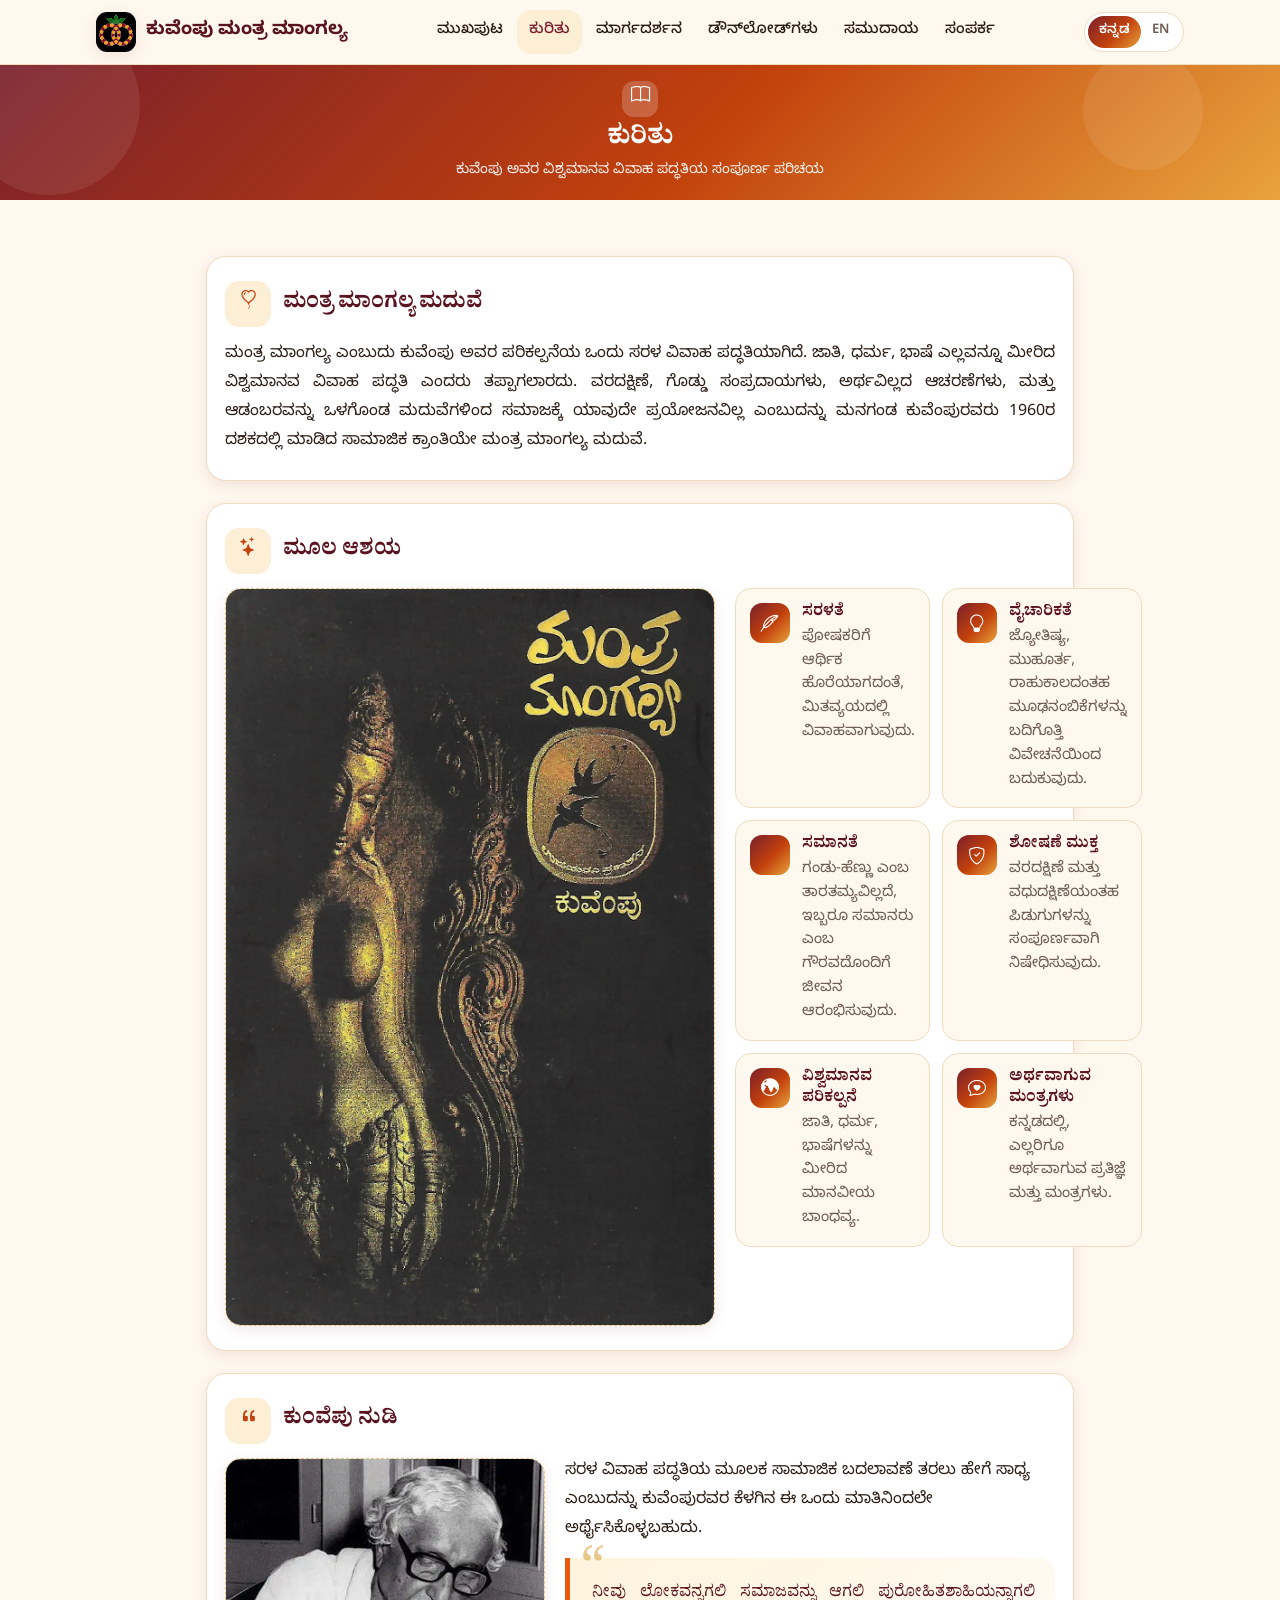
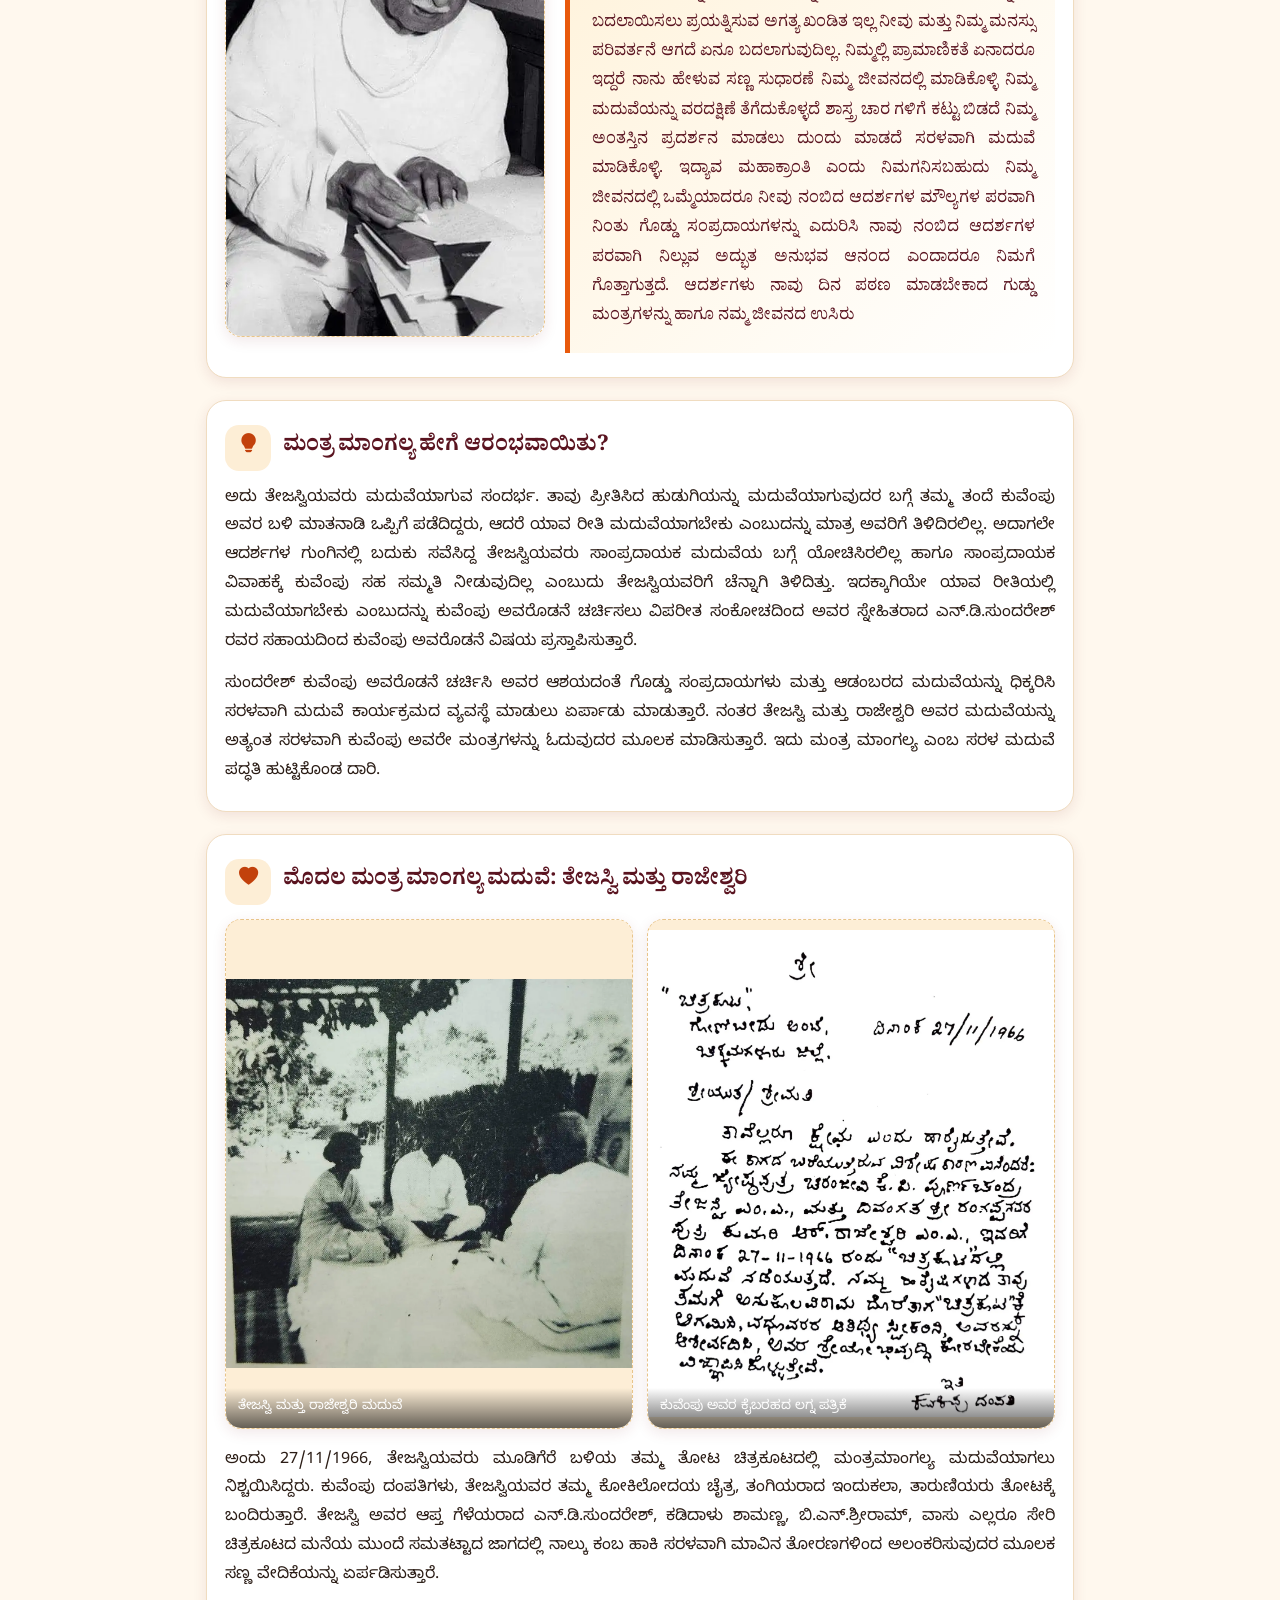
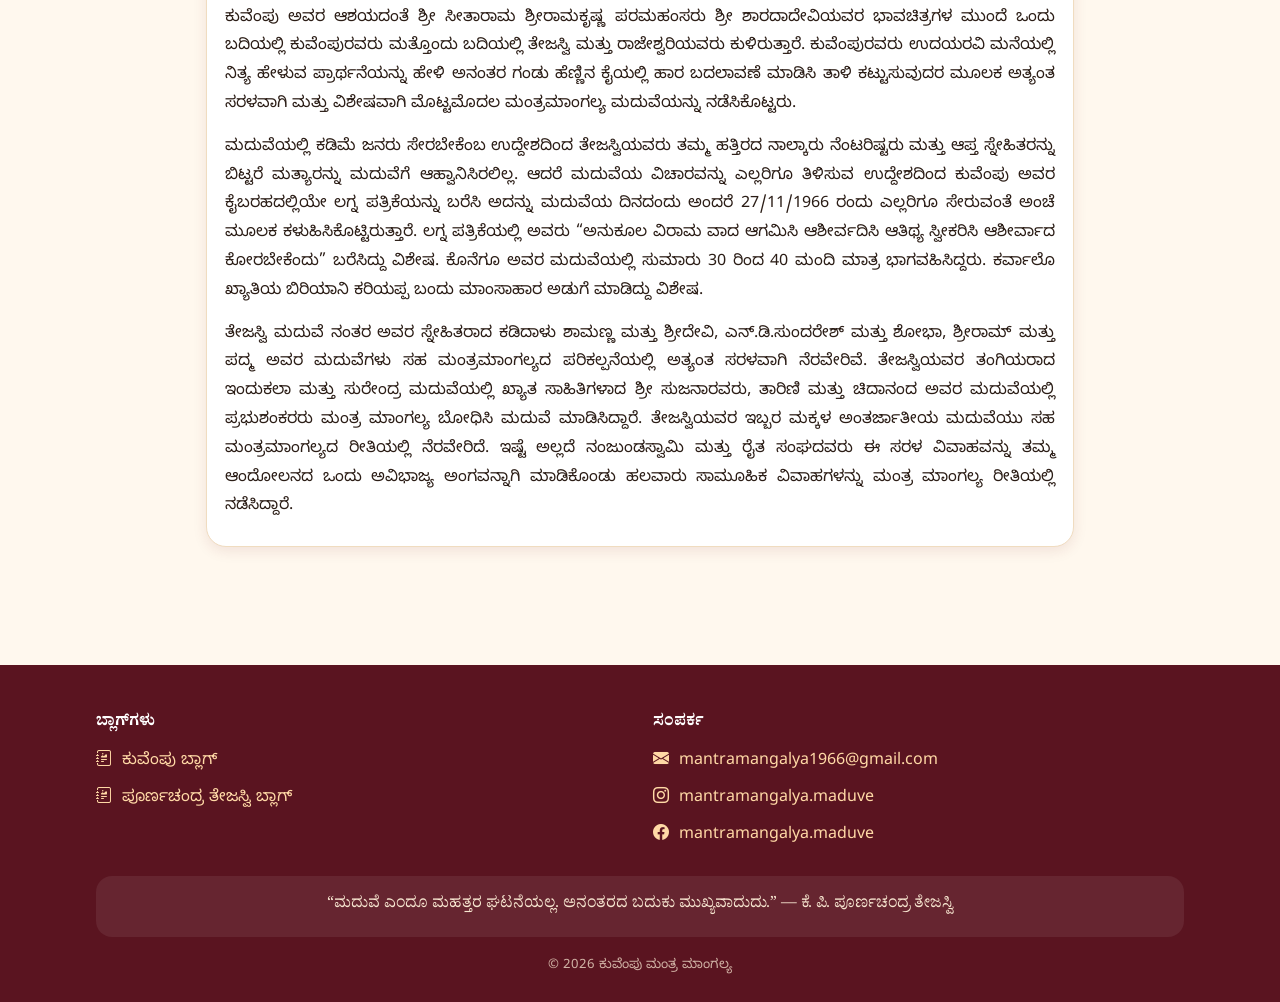
==== commit 75d4e158: "Add files via upload" ====
--- a/frontend/about/index.html
+++ b/frontend/about/index.html
@@ -19,6 +19,7 @@
 </main>
 <div id="app-footer"></div>
 <script src="../js/config.js"></script>
+<script src="../data/manifest.js"></script>
 <script src="../js/i18n.js"></script>
 <script src="../js/about-content.js"></script>
 <script src="../js/app.js"></script>
--- a/frontend/css/style.css
+++ b/frontend/css/style.css
@@ -55,18 +55,18 @@
 .btn[disabled]{opacity:.7;pointer-events:none}
 
 /* Hero slider */
-.hero{position:relative;overflow:hidden;background:var(--maroon-d);color:#fff;min-height:520px}
-.slides{position:relative;min-height:520px}
-.slide{position:absolute;inset:0;display:flex;align-items:center;opacity:0;visibility:hidden;transition:opacity .9s,visibility .9s;background:var(--grad)}
+.hero{position:relative;overflow:hidden;background:var(--maroon-d);color:#fff;min-height:260px}
+.slides{position:relative;min-height:260px;display:grid}
+.slide{position:relative;grid-area:1/1;display:flex;align-items:center;opacity:0;visibility:hidden;transition:opacity .9s,visibility .9s;background:var(--grad)}
 .slide:nth-child(2){background:linear-gradient(135deg,#3b0f18,#8a2a2f 50%,#d9a441)}
 .slide:nth-child(3){background:linear-gradient(135deg,#7c2d12,#e8590c 60%,#fbbf24)}
 .slide.on{opacity:1;visibility:visible}
 .slide::before{content:"";position:absolute;inset:0;background:radial-gradient(circle at 80% 20%,rgba(255,255,255,.22),transparent 45%),radial-gradient(circle at 10% 90%,rgba(255,255,255,.12),transparent 40%)}
-.slide .wrap{position:relative;padding-top:40px;padding-bottom:70px;max-width:860px;text-align:center}
-.slide h1,.slide h2{color:#fff;font-size:clamp(1.9rem,6.5vw,3.4rem);margin-bottom:14px;text-shadow:0 3px 18px rgba(0,0,0,.25)}
-.slide p{font-size:clamp(1rem,3.2vw,1.3rem);opacity:.96;max-width:680px;margin:0 auto 24px}
+.slide .wrap{position:relative;padding-top:20px;padding-bottom:44px;max-width:860px;text-align:center}
+.slide h1,.slide h2{color:#fff;font-size:clamp(1.45rem,5vw,2.3rem);margin-bottom:8px;line-height:1.25;text-shadow:0 3px 18px rgba(0,0,0,.25)}
+.slide p{font-size:clamp(.88rem,2.6vw,1.02rem);line-height:1.55;opacity:.96;max-width:680px;margin:0 auto 14px}
 .slide .ctas{display:flex;gap:12px;justify-content:center;flex-wrap:wrap}
-.slide .badge{display:inline-flex;gap:8px;align-items:center;background:rgba(255,255,255,.18);padding:6px 16px;border-radius:999px;margin-bottom:16px;font-size:.9rem;font-weight:500}
+.slide .badge{display:inline-flex;gap:8px;align-items:center;background:rgba(255,255,255,.18);padding:4px 14px;border-radius:999px;margin-bottom:8px;font-size:.84rem;font-weight:500}
 .slide.on .wrap>*{animation:rise .8s both}
 .slide.on .wrap>*:nth-child(2){animation-delay:.12s}.slide.on .wrap>*:nth-child(3){animation-delay:.24s}.slide.on .wrap>*:nth-child(4){animation-delay:.36s}
 .s-arrow{position:absolute;top:50%;transform:translateY(-50%);width:44px;height:44px;border-radius:50%;background:rgba(255,255,255,.2);color:#fff;font-size:1.3rem;display:none;place-items:center;z-index:3;backdrop-filter:blur(6px)}
@@ -87,10 +87,10 @@
 .sec-head h2{font-size:clamp(1.5rem,5vw,2.2rem)}
 .sec-head p{color:var(--muted);max-width:620px;margin:8px auto 0}
 .sec-head::after{content:"";display:block;width:70px;height:4px;border-radius:9px;background:var(--grad);margin:14px auto 0}
-.page-hero{background:var(--grad);color:#fff;text-align:center;padding:48px 0 54px;position:relative;overflow:hidden}
-.page-hero h1{color:#fff;font-size:clamp(1.8rem,6vw,2.8rem)}
-.page-hero p{opacity:.95;max-width:640px;margin:8px auto 0}
-.page-hero .ic{width:64px;height:64px;border-radius:20px;background:rgba(255,255,255,.2);display:grid;place-items:center;font-size:1.9rem;margin:0 auto 14px;animation:floaty 6s ease-in-out infinite}
+.page-hero{background:var(--grad);color:#fff;text-align:center;padding:16px 0 18px;position:relative;overflow:hidden}
+.page-hero h1{color:#fff;font-size:clamp(1.35rem,4.6vw,1.7rem);line-height:1.25}
+.page-hero p{opacity:.95;max-width:640px;margin:4px auto 0;font-size:.88rem;line-height:1.5}
+.page-hero .ic{width:36px;height:36px;border-radius:12px;background:rgba(255,255,255,.2);display:grid;place-items:center;font-size:1.2rem;margin:0 auto 6px;animation:floaty 6s ease-in-out infinite}
 
 /* Accordion */
 .acc-tools{display:flex;justify-content:flex-end;gap:10px;margin-bottom:14px}
@@ -140,6 +140,8 @@
 @media(min-width:800px){.split{grid-template-columns:320px 1fr}.split.rev{grid-template-columns:1fr 320px}.split.rev>:first-child{order:2}}
 .gallery2{display:grid;grid-template-columns:1fr;gap:14px;margin-bottom:18px;align-items:start}
 @media(min-width:640px){.gallery2{grid-template-columns:1fr 1fr}}
+.gallery2 .img-frame,.gallery2 .img-frame.noimg{aspect-ratio:4/5;min-height:0}
+.gallery2 .img-frame img{width:100%;height:100%;object-fit:contain;background:var(--cream-2)}
 .ideals{display:grid;gap:12px}
 @media(min-width:640px){.ideals{grid-template-columns:1fr 1fr}}
 .ideal{display:flex;gap:12px;padding:14px;border-radius:16px;background:var(--cream);border:1px solid var(--line);transition:transform .25s,box-shadow .25s}
@@ -238,7 +240,7 @@
 .site-footer{background:var(--maroon-d);color:#f7e6d0;padding:44px 0 24px;margin-top:40px}
 .site-footer a{color:#ffd9a6}
 .foot-grid{display:grid;gap:26px}
-@media(min-width:800px){.foot-grid{grid-template-columns:1.3fr 1fr 1fr}}
+@media(min-width:800px){.foot-grid{grid-template-columns:1fr 1fr}}
 .site-footer h4{color:#fff;margin-bottom:10px;font-family:'Noto Serif Kannada',serif}
 .foot-links{list-style:none;display:grid;gap:6px}
 .foot-social{display:flex;flex-direction:column;gap:8px}
@@ -405,3 +407,44 @@
 .reveal{opacity:0;transform:translateY(26px);transition:opacity .7s ease,transform .7s ease}
 .reveal.in{opacity:1;transform:none}
 @media(prefers-reduced-motion:reduce){*{animation:none!important;transition:none!important}.reveal{opacity:1;transform:none}html{scroll-behavior:auto}}
+
+@media(max-width:600px){.page-hero .ic{display:none}}
+
+/* Smaller 'Need any help?' box */
+.ask-card{border-radius:18px;padding:14px 14px 16px}
+.ask-card .ask-ic{width:38px;height:38px;border-radius:12px;font-size:1.15rem;margin-bottom:6px}
+.ask-card h3{font-size:1rem;margin-bottom:4px}
+.ask-card p{font-size:.85rem;line-height:1.5;margin-bottom:10px}
+.ask-card .btn{padding:8px 16px;font-size:.88rem}
+.ask-card::before{width:90px;height:90px;right:-24px;bottom:-30px}
+
+/* Collapsible sections (Guidance phases, Photo Gallery, Downloads) */
+.c-head{cursor:pointer;user-select:none}
+.c-head:focus-visible{outline:3px solid var(--saffron);outline-offset:2px}
+.c-sec>.c-head .chev{margin-left:auto;flex:none}
+.c-sec.shut>.c-head .chev{transform:rotate(-90deg)}
+.c-sec.shut>.c-body{display:none}
+.c-sec:not(.phase){margin-bottom:22px}
+.c-sec:not(.phase)>.c-head{display:flex;align-items:center;gap:12px;padding:12px 14px;margin-bottom:14px;background:#fff;border:1px solid var(--line);border-radius:18px;box-shadow:var(--shadow-s)}
+.c-sec:not(.phase)>.c-head h3{flex:1;font-size:1.1rem}
+.phase.c-sec>.phase-head{margin-bottom:16px}
+.phase.c-sec.shut>.phase-head{margin-bottom:0}
+.phase-head .chev{font-size:1.2rem}
+.sec-note{display:flex;gap:10px;align-items:flex-start;margin-bottom:14px;padding:12px 14px;border-radius:14px;background:#fff7e6;border:1px solid #f1d9a8;color:var(--maroon-d);font-size:.92rem;line-height:1.6}
+.sec-note>i{color:var(--saffron-d);margin-top:3px}
+.faq-links{display:flex;flex-wrap:wrap;gap:6px 18px;margin-top:8px}
+
+/* Marriage Venue: compact search + filter */
+.v-tools{display:flex;flex-wrap:wrap;gap:8px;margin-bottom:14px}
+.v-tools .search{flex:1 1 180px;max-width:280px}
+.v-tools .search input{padding:8px 12px 8px 34px;font-size:.9rem}
+.v-tools .search i{left:12px;font-size:.9rem}
+.v-tools select{flex:0 1 190px;width:auto;padding:8px 12px;font-size:.9rem;min-width:0}
+
+/* Photo Gallery: videos use the same card grid as templates; smaller */
+.cards .vid{border-radius:16px}
+.cards .vid-b{padding:10px 12px 12px}
+.cards .vid-b h4{font-size:.92rem}
+.cards .vid-b p{font-size:.8rem;display:-webkit-box;-webkit-line-clamp:2;-webkit-box-orient:vertical;overflow:hidden}
+.cards .vid-pl{font-size:2.4rem}
+.pg-grid.masonry{margin-bottom:0}
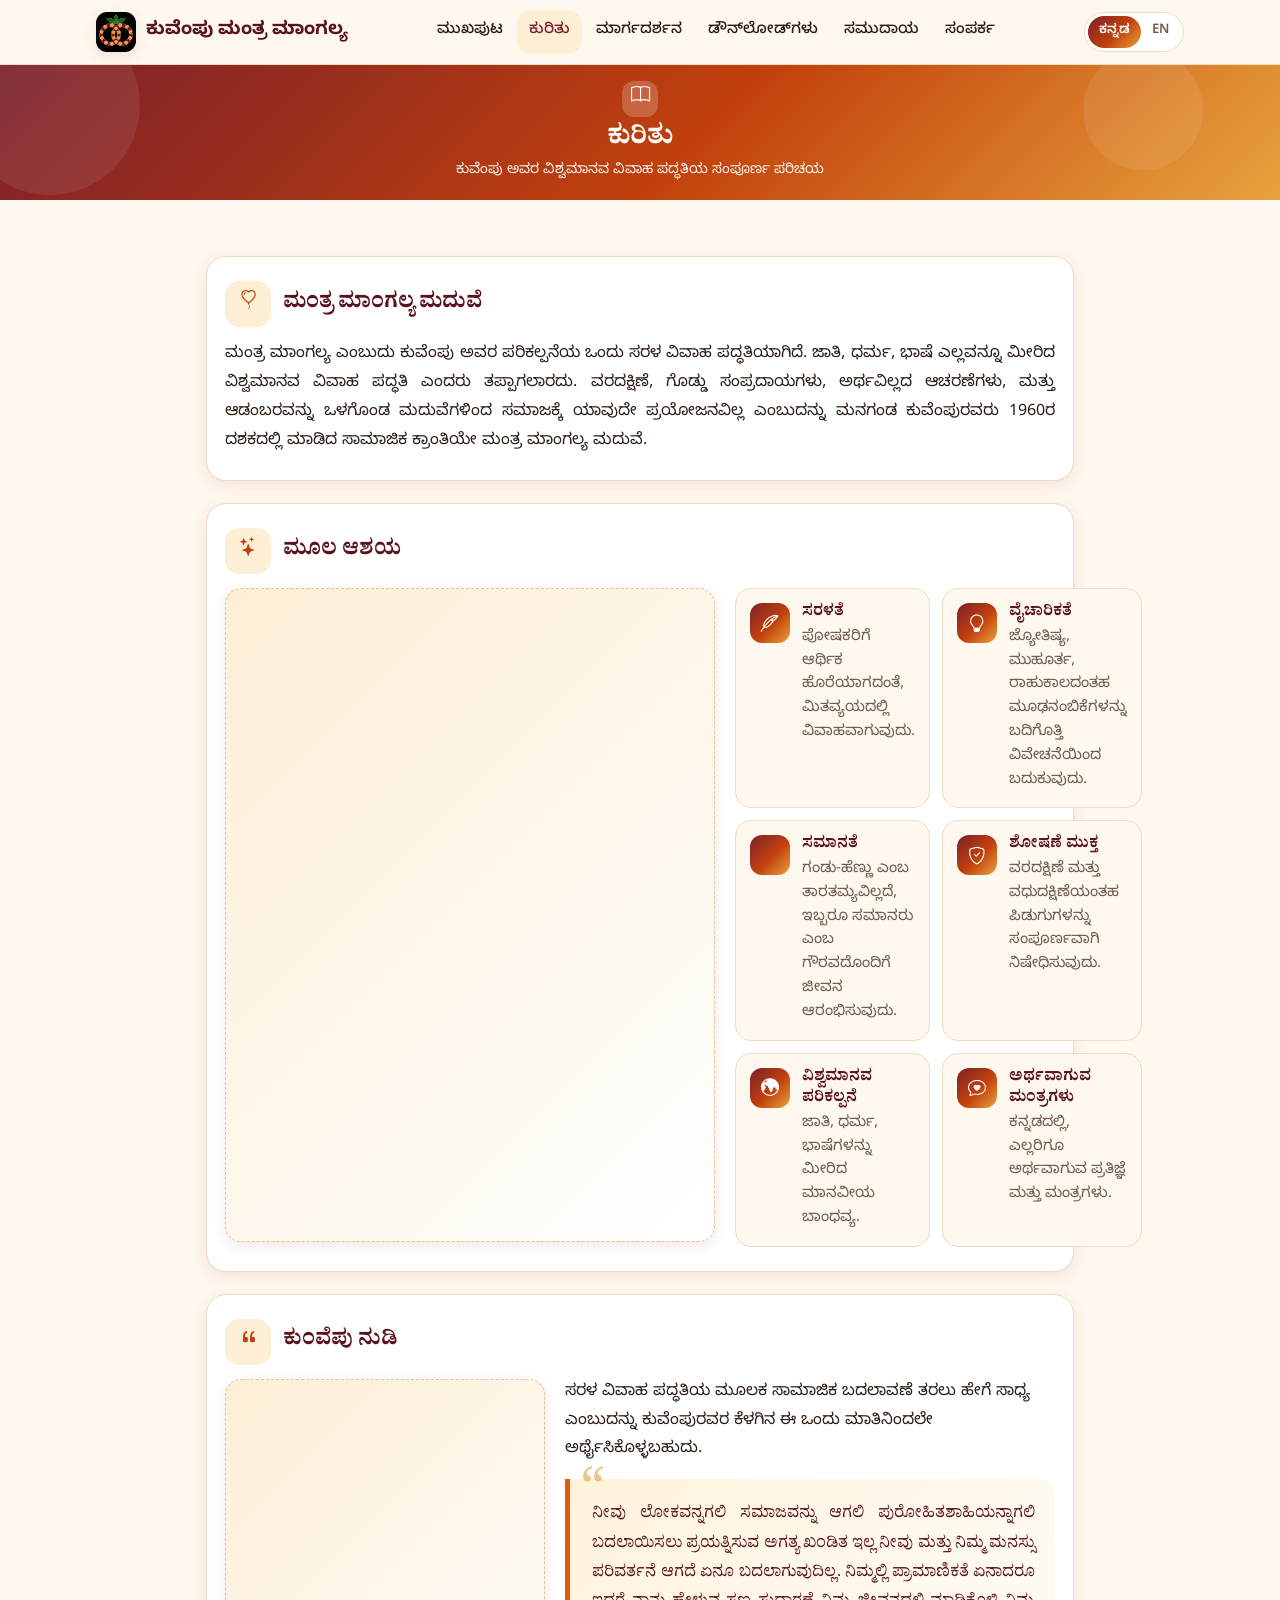
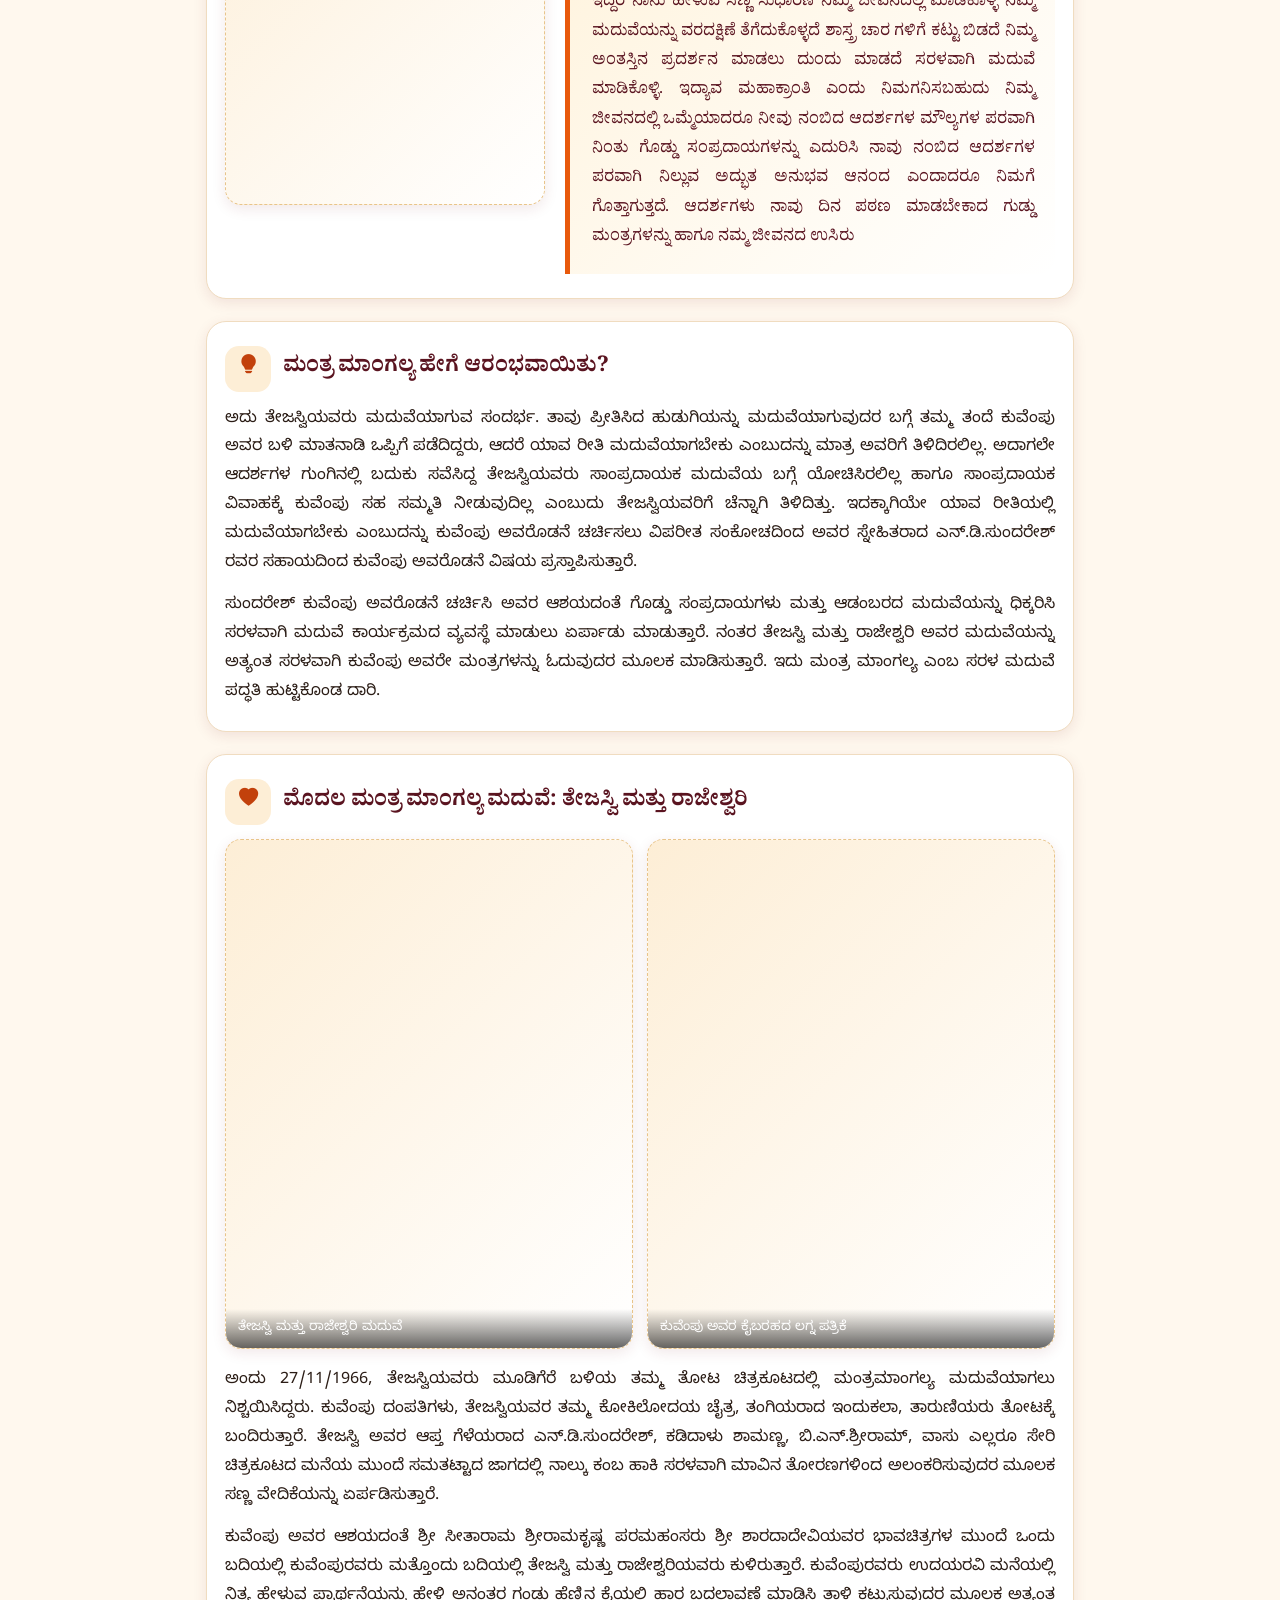
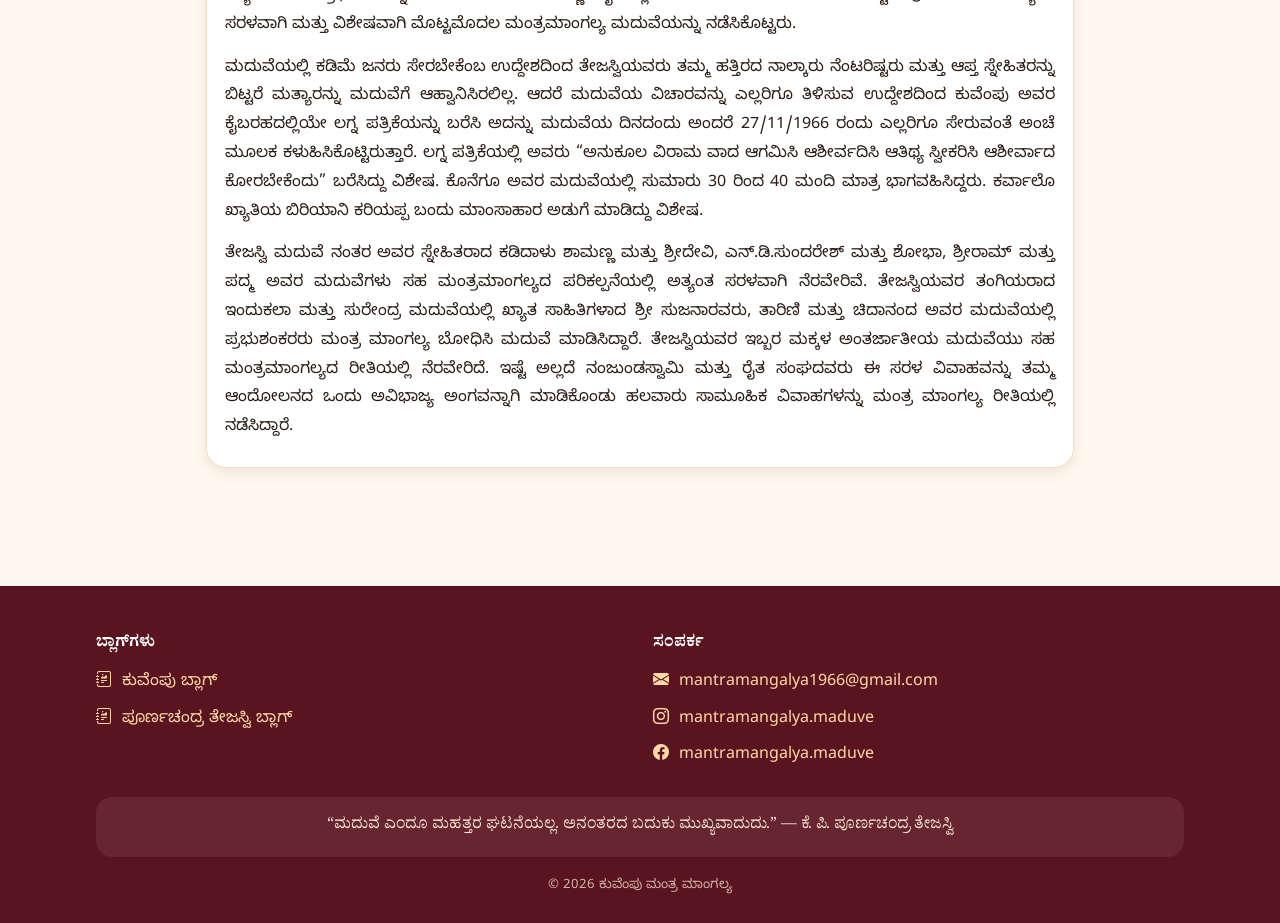
==== commit 5ca48053: "Add files via upload" ====
--- a/frontend/about/index.html
+++ b/frontend/about/index.html
@@ -1,6 +1,14 @@
 <!DOCTYPE html>
 <html lang="kn">
 <head>
+<!-- Google tag -->
+<script async src="https://www.googletagmanager.com/gtm.js?id=GTM-W94Q4SH7"></script>
+<script>
+  window.dataLayer = window.dataLayer || [];
+  function gtag(){dataLayer.push(arguments);}
+  gtag('js', new Date());
+</script>
+
 <meta charset="utf-8">
 <meta name="viewport" content="width=device-width, initial-scale=1, viewport-fit=cover">
 <title>ಕುರಿತು | ಕುವೆಂಪು ಮಂತ್ರ ಮಾಂಗಲ್ಯ</title>
--- a/frontend/css/style.css
+++ b/frontend/css/style.css
@@ -448,3 +448,61 @@
 .cards .vid-b p{font-size:.8rem;display:-webkit-box;-webkit-line-clamp:2;-webkit-box-orient:vertical;overflow:hidden}
 .cards .vid-pl{font-size:2.4rem}
 .pg-grid.masonry{margin-bottom:0}
+
+/* Guidance tabs: all five visible at once on phones (no sideways scrolling) */
+@media(max-width:700px){
+  .tabs{display:grid;grid-template-columns:repeat(5,minmax(0,1fr));gap:2px;overflow:visible;padding:4px}
+  .tab{flex-direction:column;justify-content:flex-start;gap:3px;padding:8px 2px 7px;min-height:56px;font-size:.66rem;line-height:1.25;white-space:normal;text-align:center;overflow-wrap:anywhere;border-radius:12px}
+  .tab i{font-size:1.15rem}
+}
+
+/* Community page */
+.com-intro{text-align:center;color:var(--muted);max-width:640px;margin:0 auto 22px}
+.couple-grid{display:grid;grid-template-columns:repeat(auto-fill,minmax(104px,1fr));gap:10px}
+@media(min-width:700px){.couple-grid{grid-template-columns:repeat(auto-fill,minmax(130px,1fr))}}
+.couple{position:relative;aspect-ratio:3/4;background:var(--cream-2);border:1px solid var(--line);border-radius:14px;overflow:hidden;box-shadow:var(--shadow-s);cursor:zoom-in;display:grid;place-items:center}
+.couple img{width:100%;height:100%;object-fit:contain;display:block}
+.card.says{position:relative;padding:22px 18px 16px}
+.says-q{font-size:2rem;color:var(--gold);line-height:1}
+.says-msg{margin:4px 0 14px;line-height:1.75;color:var(--ink)}
+.says-by{display:flex;flex-direction:column;gap:2px;font-size:.9rem;color:var(--maroon-d)}
+.says-by span{color:var(--muted);font-size:.84rem}
+.says-by span i{color:var(--saffron-d);margin-right:4px}
+
+/* Join community modal */
+.modal{position:fixed;inset:0;z-index:120;background:rgba(43,29,22,.6);display:flex;align-items:flex-start;justify-content:center;padding:14px;overflow-y:auto}
+.modal[hidden]{display:none}
+.modal-box{position:relative;background:#fff;border-radius:22px;max-width:620px;width:100%;margin:auto;padding:22px 18px 20px;box-shadow:0 20px 60px rgba(0,0,0,.35)}
+.modal-box h2{font-size:1.25rem;margin:0 36px 14px 0;color:var(--maroon-d)}
+.modal-x{position:absolute;top:12px;right:12px;width:38px;height:38px;border-radius:50%;background:var(--cream-2);color:var(--maroon-d);font-size:1.05rem}
+.j-sec{font-size:1rem;color:var(--saffron-d);margin:18px 0 10px;padding-bottom:6px;border-bottom:2px solid var(--cream-2)}
+.skip{display:flex;gap:8px;align-items:center;margin-top:6px;font-size:.88rem;color:var(--muted);font-weight:400}
+.skip input{width:auto;accent-color:var(--saffron-d)}
+.radios{display:flex;gap:22px;margin-top:6px}
+.radios label{display:flex;gap:8px;align-items:center;font-weight:500;margin:0}
+.radios input{width:auto;accent-color:var(--saffron-d)}
+.field input:disabled{opacity:.5}
+.btn-block{width:100%;justify-content:center}
+.alert a{text-decoration:underline;font-weight:700}
+
+/* Expand/collapse-all bar on every page (About excluded) */
+.c-sec.plain{margin-bottom:0}
+.c-sec.plain>.c-head{display:block;position:relative;padding:0 34px;margin-bottom:30px;background:none;border:0;border-radius:0;box-shadow:none}
+.c-sec.plain>.c-head .chev{position:absolute;right:0;top:10px;font-size:1.3rem}
+.c-sec.plain.shut>.c-head{margin-bottom:0}
+main>.block>.wrap>.acc-tools,.g-main>.acc-tools{margin-bottom:12px}
+
+/* Comments + Leave a Reply */
+.cm-list{display:grid;gap:12px}
+.cm{display:flex;gap:12px;background:#fff;border:1px solid var(--line);border-radius:18px;padding:14px;box-shadow:var(--shadow-s)}
+.cm-av{flex:none;font-size:2.1rem;line-height:1;color:var(--saffron-d)}
+.cm-b{min-width:0;flex:1}
+.cm-h{display:flex;flex-wrap:wrap;gap:4px 12px;align-items:baseline;margin-bottom:4px}
+.cm-h b{color:var(--maroon-d)}
+.cm-h small{color:var(--muted);font-size:.78rem}
+.cm-h small i{margin-right:3px}
+.cm-b p{line-height:1.7;word-break:break-word;overflow-wrap:anywhere}
+.cm-b p i{color:var(--gold);margin-right:6px}
+.cm-reply{display:flex;gap:8px;align-items:center;max-width:760px;margin:28px auto 12px;color:var(--maroon-d);font-size:1.15rem}
+.cm-reply i{color:var(--saffron-d)}
+#cmList{max-width:760px;margin:0 auto}
